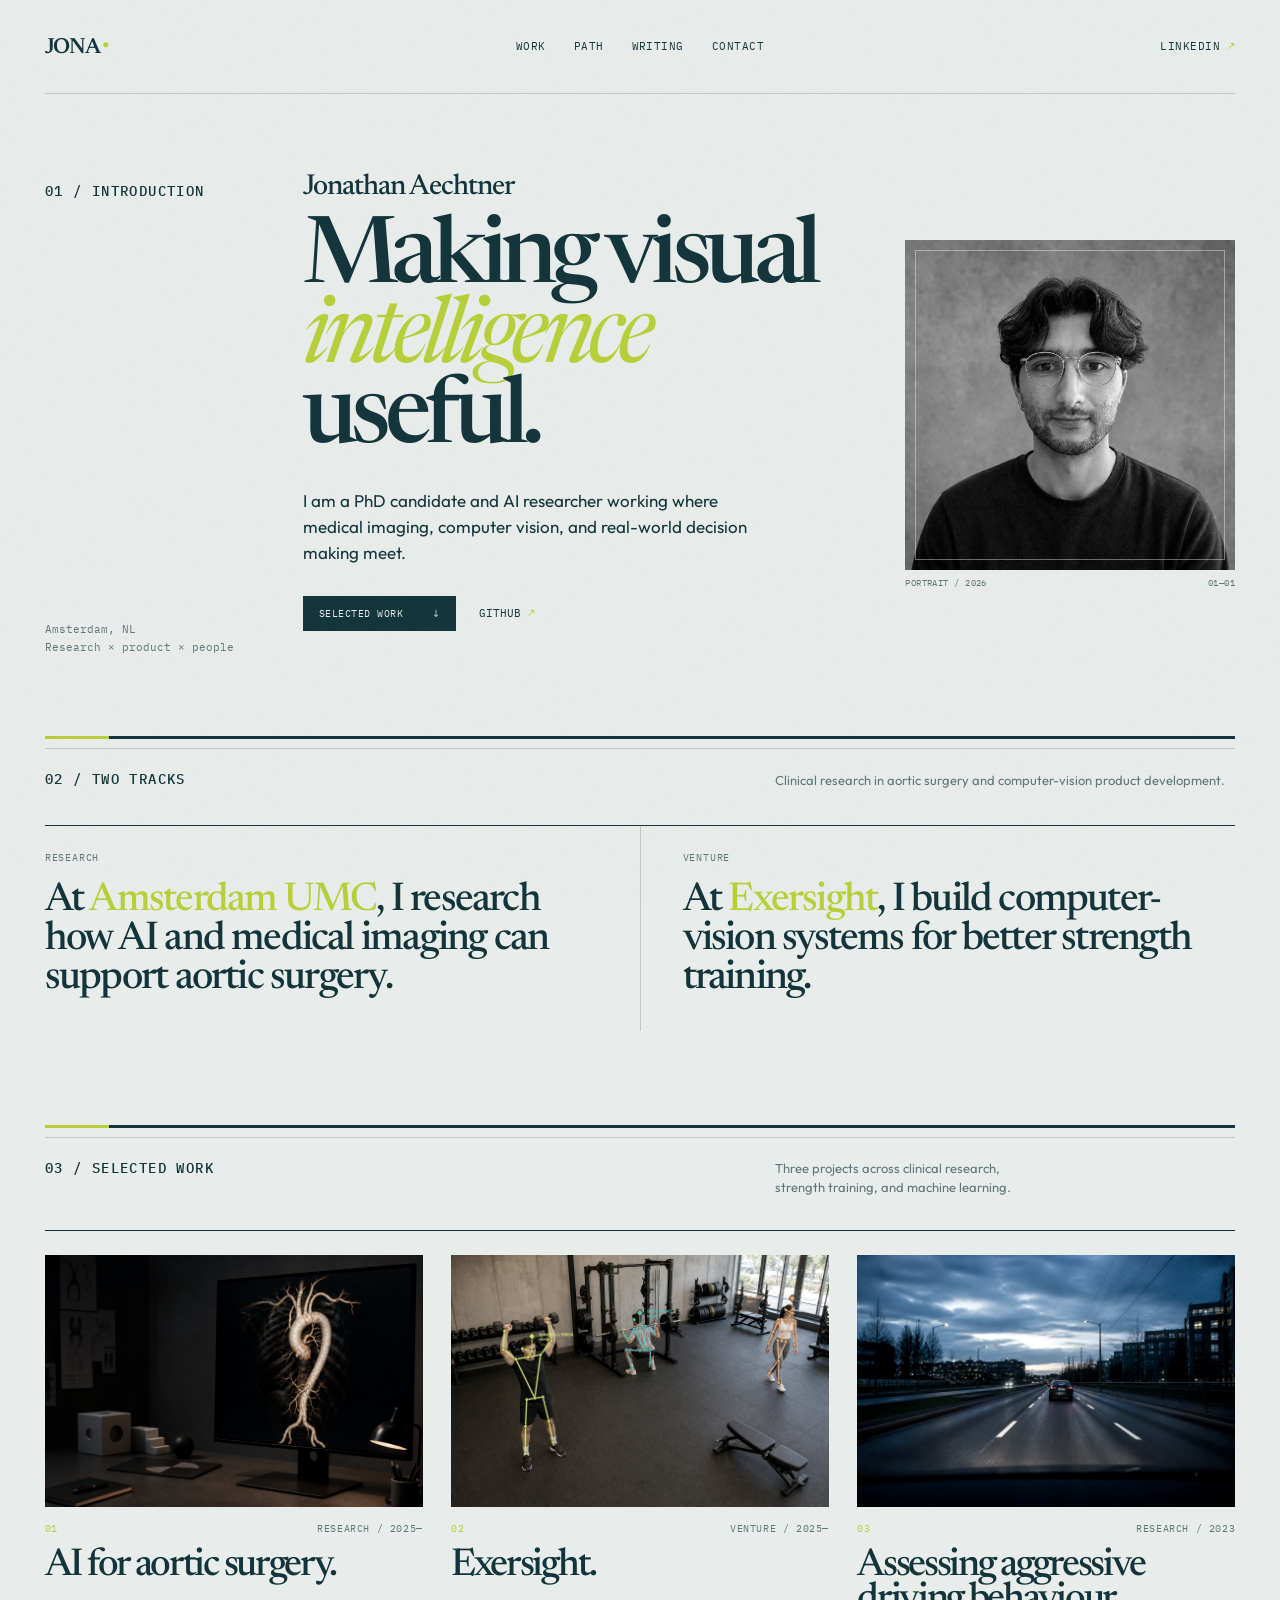
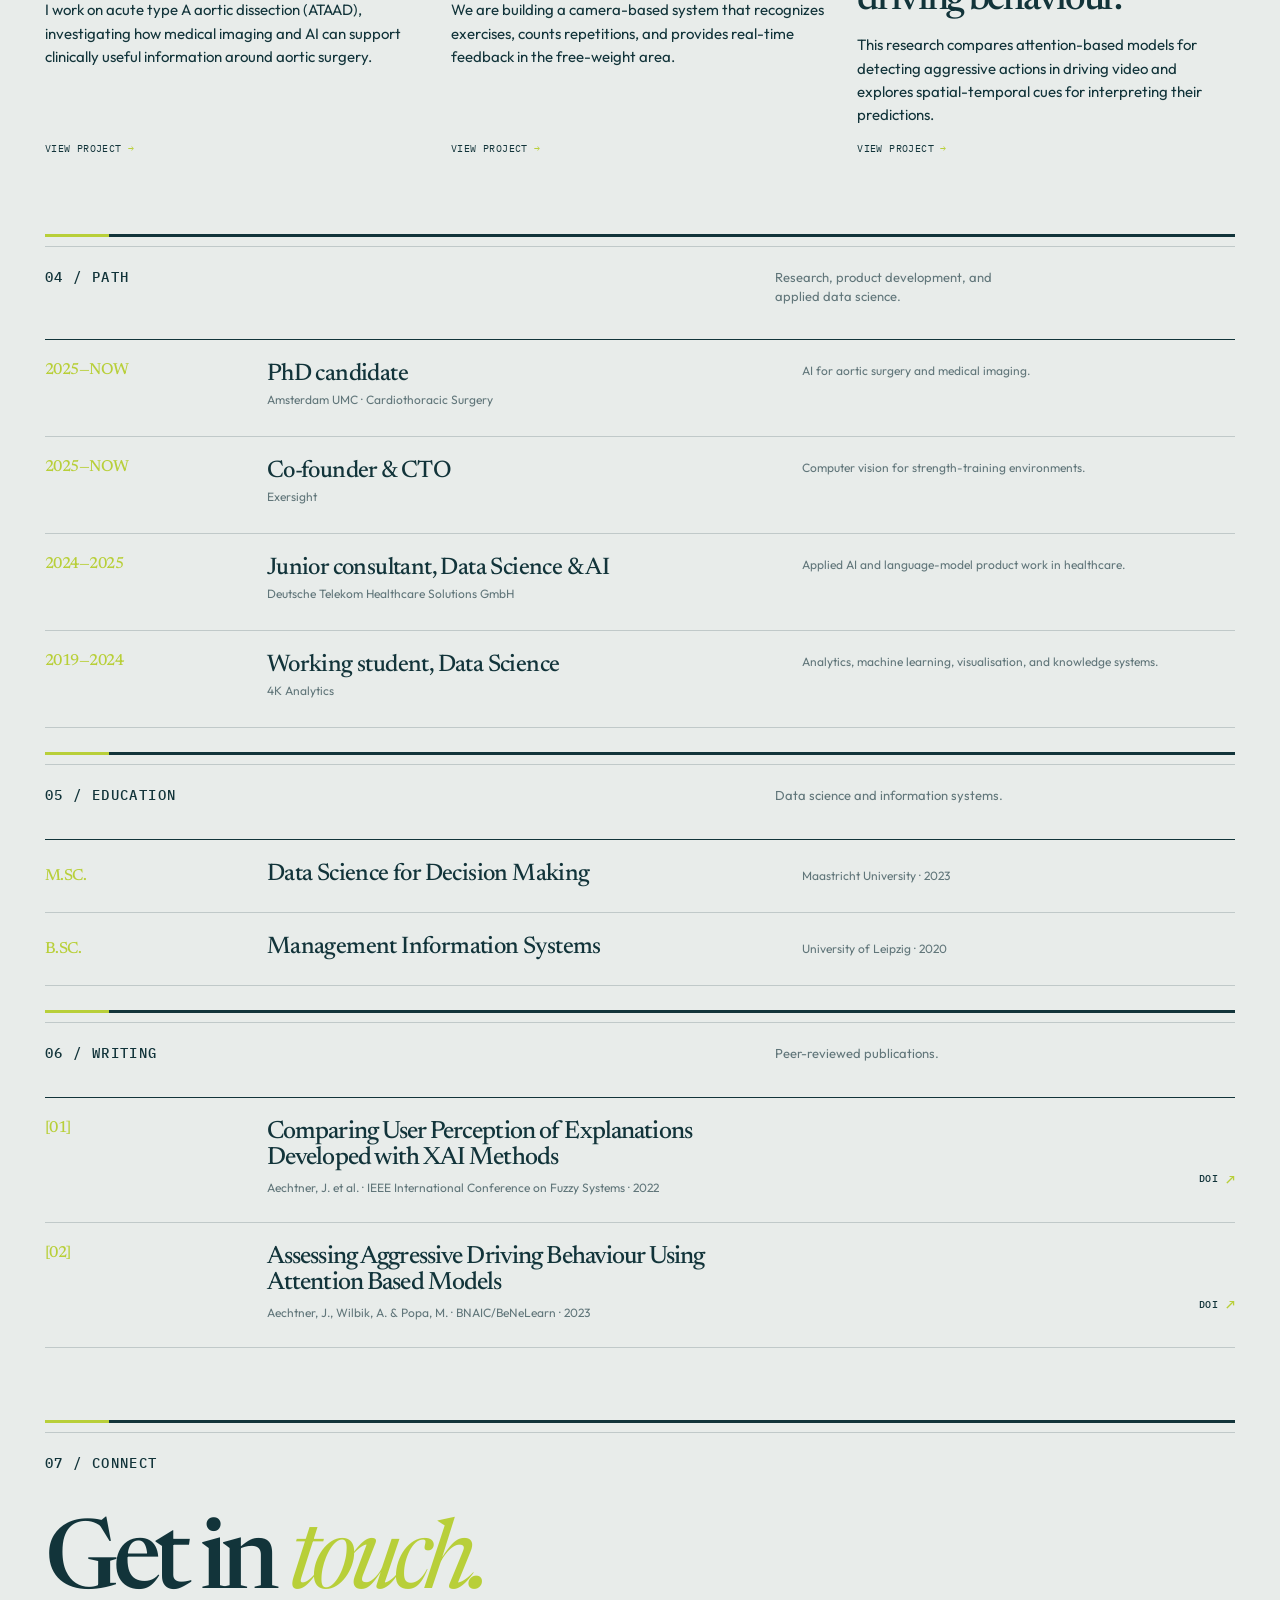
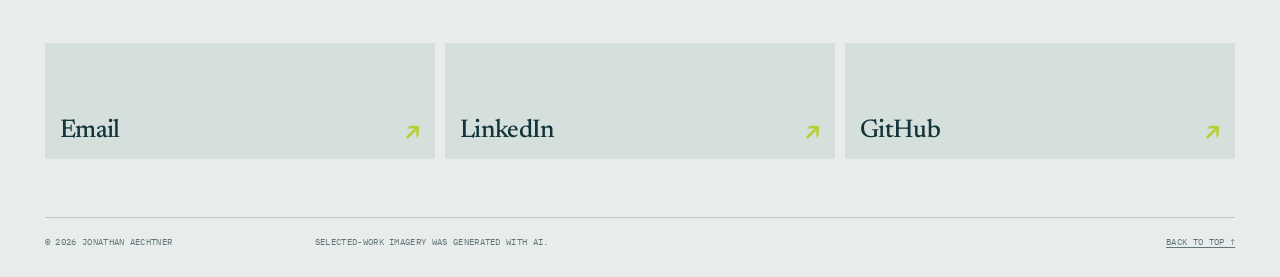
==== index.html @ 4ce0f3fb "Launch personal portfolio" ====
<!doctype html>
<html lang="en">
  <head>
    <meta charset="UTF-8" />
    <meta name="viewport" content="width=device-width, initial-scale=1" />
    <meta
      name="description"
      content="Jonathan Aechtner is a PhD candidate and AI researcher working across medical imaging, computer vision, and human movement."
    />
    <meta name="theme-color" content="#e8ecea" />
    <meta property="og:type" content="website" />
    <meta property="og:title" content="Jonathan Aechtner — AI researcher &amp; builder" />
    <meta
      property="og:description"
      content="PhD candidate and AI researcher working across medical imaging, computer vision, and human movement."
    />
    <title>Jonathan Aechtner — AI researcher & builder</title>
    <script>document.documentElement.classList.add("js");</script>
    <link rel="preconnect" href="https://fonts.googleapis.com" />
    <link rel="preconnect" href="https://fonts.gstatic.com" crossorigin />
    <link
      href="https://fonts.googleapis.com/css2?family=IBM+Plex+Mono:wght@400;500&family=Newsreader:opsz,wght@6..72,400;6..72,500;6..72,600&family=Outfit:wght@400;500;600&display=swap"
      rel="stylesheet"
    />
    <link rel="stylesheet" href="styles.css" />
  </head>
  <body>
    <div class="grain" aria-hidden="true"></div>

    <header class="site-header wrap">
      <a class="wordmark" href="#top" aria-label="Jonathan Aechtner — home">JONA<span>•</span></a>
      <nav aria-label="Primary navigation">
        <a href="#work">Work</a>
        <a href="#path">Path</a>
        <a href="#writing">Writing</a>
        <a href="#contact">Contact</a>
      </nav>
      <a class="header-link" href="https://www.linkedin.com/in/jonathan-aechtner-60bab921b" target="_blank" rel="noreferrer">
        LinkedIn <span aria-hidden="true">↗</span>
      </a>
    </header>

    <main id="top">
      <section class="hero wrap">
        <div class="hero-meta reveal">
          <p class="eyebrow">01 / INTRODUCTION</p>
          <p>Amsterdam, NL<br />Research × product × people</p>
        </div>

        <div class="hero-copy reveal">
          <p class="identity">Jonathan Aechtner</p>
          <h1>Making visual<br /><em>intelligence</em> useful.</h1>
          <p class="hero-deck">
            I am a PhD candidate and AI researcher working where medical imaging, computer vision, and real-world decision making meet.
          </p>
          <div class="hero-actions">
            <a class="button button-dark" href="#work">Selected work <span aria-hidden="true">↓</span></a>
            <a class="text-link" href="https://github.com/unofficial-Jona" target="_blank" rel="noreferrer">GitHub <span aria-hidden="true">↗</span></a>
          </div>
        </div>

        <figure class="portrait reveal">
          <div class="portrait-frame">
            <img src="assets/img/jonathan-aechtner-hero-v3.png" alt="Portrait of Jonathan Aechtner" />
          </div>
          <figcaption><span>PORTRAIT / 2026</span><span>01—01</span></figcaption>
        </figure>

      </section>

      <section class="statement wrap section-rule reveal">
        <div class="statement-intro"><p class="eyebrow">02 / TWO TRACKS</p><p>Clinical research in aortic surgery and computer-vision product development.</p></div>
        <div class="statement-columns">
          <article>
            <p class="eyebrow">RESEARCH</p>
            <p class="statement-copy">At <a href="https://pure.amsterdamumc.nl/en/persons/jonathan-aechtner/" target="_blank" rel="noreferrer">Amsterdam UMC</a>, I research how AI and medical imaging can support aortic surgery.</p>
          </article>
          <article>
            <p class="eyebrow">VENTURE</p>
            <p class="statement-copy">At <a href="https://www.exersight.com/" target="_blank" rel="noreferrer">Exersight</a>, I build computer-vision systems for better strength training.</p>
          </article>
        </div>
      </section>

      <section class="work wrap section-rule" id="work">
        <div class="section-label reveal">
          <p class="eyebrow">03 / SELECTED WORK</p>
          <p>Three projects across clinical research, strength training, and machine learning.</p>
        </div>

        <div class="project-grid">
          <article class="work-card reveal">
            <figure class="work-card-media">
              <a href="work/ataad.html" tabindex="-1" aria-hidden="true">
                <img src="assets/img/ataad-medical-imaging.png" alt="Aortic imaging displayed in a clinical research environment" />
              </a>
            </figure>
            <div class="work-card-meta"><span>01</span><span>RESEARCH / 2025—</span></div>
            <h2><a href="work/ataad.html">AI for aortic surgery.</a></h2>
            <p>I work on acute type A aortic dissection (ATAAD), investigating how medical imaging and AI can support clinically useful information around aortic surgery.</p>
            <a href="work/ataad.html">View project <span aria-hidden="true">→</span></a>
          </article>

          <article class="work-card reveal">
            <figure class="work-card-media">
              <a href="work/exersight.html" tabindex="-1" aria-hidden="true">
                <img src="assets/img/exersight-multiperson-tracking-raster.png" alt="Three people in a gym with distinct pose-tracking overlays" />
              </a>
              <svg class="tracking-overlay" viewBox="0 0 1536 1024" aria-hidden="true">
                <g class="tracked-person person-a">
                  <path class="tracker-line" d="M322 387 L282 391 M322 387 L363 384 M282 391 L240 318 L224 269 M363 384 L400 300 L414 261 M322 387 L335 590 M335 590 L298 613 L331 742 L315 838 M335 590 L367 607 L378 741 L424 835" />
                  <g class="tracker-joints"><circle cx="324" cy="342" /><circle cx="322" cy="387" /><circle cx="282" cy="391" /><circle cx="363" cy="384" /><circle cx="240" cy="318" /><circle cx="400" cy="300" /><circle cx="224" cy="269" /><circle cx="414" cy="261" /><circle cx="335" cy="590" /><circle cx="298" cy="613" /><circle cx="367" cy="607" /><circle cx="331" cy="742" /><circle cx="378" cy="741" /><circle cx="315" cy="838" /><circle cx="424" cy="835" /></g>
                  <path class="person-marker" d="M324 308 l-16 -25 h32 Z" /><path class="marker-stem" d="M324 283 V328" /><text x="350" y="301">DUMBBELL PRESS</text><text x="350" y="317">REP 06</text>
                </g>
                <g class="tracked-person person-b">
                  <path class="tracker-line" d="M752 288 L705 302 M752 288 L803 286 M705 302 L684 333 L678 357 M803 286 L826 323 L840 333 M752 288 L754 396 M754 396 L720 405 L690 458 L716 482 M754 396 L786 401 L810 451 L791 478" />
                  <g class="tracker-joints"><circle cx="754" cy="247" /><circle cx="752" cy="288" /><circle cx="705" cy="302" /><circle cx="803" cy="286" /><circle cx="684" cy="333" /><circle cx="826" cy="323" /><circle cx="678" cy="357" /><circle cx="840" cy="333" /><circle cx="754" cy="396" /><circle cx="720" cy="405" /><circle cx="786" cy="401" /><circle cx="690" cy="458" /><circle cx="810" cy="451" /><circle cx="716" cy="482" /><circle cx="791" cy="478" /></g>
                  <path class="person-marker" d="M754 215 l-16 -25 h32 Z" /><path class="marker-stem" d="M754 190 V232" /><text x="780" y="208">BACK SQUAT</text><text x="780" y="224">REP 04</text>
                </g>
                <g class="tracked-person person-c">
                  <path class="tracker-line" d="M1335 278 L1305 292 M1335 278 L1362 288 M1305 292 L1292 359 L1286 405 M1362 288 L1381 345 L1388 394 M1335 278 L1331 457 M1331 457 L1316 472 L1300 574 L1280 668 M1331 457 L1355 468 L1369 575 L1390 681" />
                  <g class="tracker-joints"><circle cx="1340" cy="234" /><circle cx="1335" cy="278" /><circle cx="1305" cy="292" /><circle cx="1362" cy="288" /><circle cx="1292" cy="359" /><circle cx="1381" cy="345" /><circle cx="1286" cy="405" /><circle cx="1388" cy="394" /><circle cx="1331" cy="457" /><circle cx="1316" cy="472" /><circle cx="1355" cy="468" /><circle cx="1300" cy="574" /><circle cx="1369" cy="575" /><circle cx="1280" cy="668" /><circle cx="1390" cy="681" /></g>
                  <path class="person-marker" d="M1340 202 l-16 -25 h32 Z" /><path class="marker-stem" d="M1340 177 V219" /><text x="1366" y="195">WALKING</text><text x="1366" y="211">REP —</text>
                </g>
              </svg>
            </figure>
            <div class="work-card-meta"><span>02</span><span>VENTURE / 2025—</span></div>
            <h2><a href="work/exersight.html">Exersight.</a></h2>
            <p>We are building a camera-based system that recognizes exercises, counts repetitions, and provides real-time feedback in the free-weight area.</p>
            <a href="work/exersight.html">View project <span aria-hidden="true">→</span></a>
          </article>

          <article class="work-card reveal">
            <figure class="work-card-media">
              <a href="work/aggressive-driving.html" tabindex="-1" aria-hidden="true">
                <img src="assets/img/aggressive-driving.png" alt="A car driving on a European road at blue hour" />
              </a>
            </figure>
            <div class="work-card-meta"><span>03</span><span>RESEARCH / 2023</span></div>
            <h2><a href="work/aggressive-driving.html">Assessing aggressive driving behaviour.</a></h2>
            <p>This research compares attention-based models for detecting aggressive actions in driving video and explores spatial-temporal cues for interpreting their predictions.</p>
            <a href="work/aggressive-driving.html">View project <span aria-hidden="true">→</span></a>
          </article>
        </div>
      </section>

      <section class="path wrap section-rule" id="path">
        <div class="section-label reveal">
          <p class="eyebrow">04 / PATH</p>
          <p>Research, product development, and applied data science.</p>
        </div>
        <ol class="timeline">
          <li class="reveal">
            <p class="timeline-date">2025—NOW</p>
            <div><h3>PhD candidate</h3><p>Amsterdam UMC · Cardiothoracic Surgery</p></div>
            <p class="timeline-detail">AI for aortic surgery and medical imaging.</p>
          </li>
          <li class="reveal">
            <p class="timeline-date">2025—NOW</p>
            <div><h3>Co-founder &amp; CTO</h3><p>Exersight</p></div>
            <p class="timeline-detail">Computer vision for strength-training environments.</p>
          </li>
          <li class="reveal">
            <p class="timeline-date">2024—2025</p>
            <div><h3>Junior consultant, Data Science &amp; AI</h3><p>Deutsche Telekom Healthcare Solutions GmbH</p></div>
            <p class="timeline-detail">Applied AI and language-model product work in healthcare.</p>
          </li>
          <li class="reveal">
            <p class="timeline-date">2019—2024</p>
            <div><h3>Working student, Data Science</h3><p>4K Analytics</p></div>
            <p class="timeline-detail">Analytics, machine learning, visualisation, and knowledge systems.</p>
          </li>
        </ol>
      </section>

      <section class="credentials wrap section-rule">
        <div class="section-label reveal">
          <p class="eyebrow">05 / EDUCATION</p>
          <p>Data science and information systems.</p>
        </div>
        <div class="credential-list">
          <article class="credential-row reveal">
            <p class="credential-key credential-degree">M.SC.</p>
            <p class="credential-title">Data Science for Decision Making</p>
            <p class="credential-meta">Maastricht University · 2023</p>
          </article>
          <article class="credential-row reveal">
            <p class="credential-key credential-degree">B.SC.</p>
            <p class="credential-title">Management Information Systems</p>
            <p class="credential-meta">University of Leipzig · 2020</p>
          </article>
        </div>
      </section>

      <section class="writing wrap section-rule" id="writing">
        <div class="section-label reveal">
          <p class="eyebrow">06 / WRITING</p>
          <p>Peer-reviewed publications.</p>
        </div>
        <div class="publication-list">
          <article class="publication reveal">
            <p class="pub-index">[01]</p>
            <div>
              <h3>Comparing User Perception of Explanations Developed with XAI Methods</h3>
              <p>Aechtner, J. et al. · IEEE International Conference on Fuzzy Systems · 2022</p>
            </div>
            <a class="doi-link" href="https://doi.org/10.1109/FUZZ-IEEE55066.2022.9882743" target="_blank" rel="noreferrer" aria-label="Read Comparing User Perception of Explanations Developed with XAI Methods via DOI">DOI <span aria-hidden="true">↗</span></a>
          </article>
          <article class="publication reveal">
            <p class="pub-index">[02]</p>
            <div>
              <h3>Assessing Aggressive Driving Behaviour Using Attention Based Models</h3>
              <p>Aechtner, J., Wilbik, A. &amp; Popa, M. · BNAIC/BeNeLearn · 2023</p>
            </div>
            <a class="doi-link" href="https://doi.org/10.1007/978-3-031-74650-5_4" target="_blank" rel="noreferrer" aria-label="Read Assessing Aggressive Driving Behaviour Using Attention Based Models via DOI">DOI <span aria-hidden="true">↗</span></a>
          </article>
        </div>
      </section>

      <section class="contact wrap reveal" id="contact">
        <p class="eyebrow">07 / CONNECT</p>
        <h2>Get in <em>touch.</em></h2>
        <div class="contact-links">
          <a href="mailto:jona@exersight.com">Email <span>↗</span></a>
          <a href="https://www.linkedin.com/in/jonathan-aechtner-60bab921b" target="_blank" rel="noreferrer">LinkedIn <span>↗</span></a>
          <a href="https://github.com/unofficial-Jona" target="_blank" rel="noreferrer">GitHub <span>↗</span></a>
        </div>
      </section>
    </main>

    <footer class="site-footer wrap">
      <p>© <span id="year"></span> Jonathan Aechtner</p>
      <p class="visual-provenance">Selected-work imagery was generated with AI.</p>
      <a href="#top">Back to top ↑</a>
    </footer>
    <script src="script.js"></script>
  </body>
</html>
---- styles.css ----
:root {
  --ink: #12343a;
  --paper: #e8ecea;
  --paper-deep: #d5dfdc;
  --muted: #61767a;
  --line: rgba(18, 52, 58, 0.19);
  --accent: #b8cf39;
  --accent-pale: #dce9a0;
  --serif: "Newsreader", Georgia, serif;
  --sans: "Outfit", sans-serif;
  --mono: "IBM Plex Mono", monospace;
  --ease: cubic-bezier(0.22, 1, 0.36, 1);
}

* { box-sizing: border-box; }
html { scroll-behavior: smooth; }
body {
  margin: 0;
  background: var(--paper);
  color: var(--ink);
  font-family: var(--sans);
  font-weight: 400;
  line-height: 1.4;
  overflow-x: hidden;
}
a { color: inherit; text-decoration-thickness: 1px; text-underline-offset: 0.17em; }
a:hover { color: var(--accent); }
::selection { background: var(--accent); color: white; }
.grain { pointer-events: none; position: fixed; inset: 0; z-index: 10; opacity: .055; background-image: url("data:image/svg+xml,%3Csvg viewBox='0 0 180 180' xmlns='http://www.w3.org/2000/svg'%3E%3Cfilter id='n'%3E%3CfeTurbulence type='fractalNoise' baseFrequency='.95' numOctaves='4' stitchTiles='stitch'/%3E%3C/filter%3E%3Crect width='100%25' height='100%25' filter='url(%23n)' opacity='.45'/%3E%3C/svg%3E"); }
.wrap { width: min(1880px, calc(100% - 7vw)); margin: 0 auto; }
.site-header { height: 94px; display: grid; grid-template-columns: 1fr auto 1fr; align-items: center; border-bottom: 1px solid var(--line); }
.wordmark { font: 600 22px/1 var(--serif); text-decoration: none; letter-spacing: -.06em; width: max-content; }
.wordmark span { color: var(--accent); font-family: var(--sans); margin-left: 2px; }
.site-header nav { display: flex; gap: 28px; }
.site-header nav a, .header-link { font: 11px/1 var(--mono); letter-spacing: .045em; text-decoration: none; text-transform: uppercase; }
.header-link { justify-self: end; }
.header-link span { color: var(--accent); }
.site-header a:focus-visible, main a:focus-visible, .site-footer a:focus-visible { outline: 2px solid var(--accent); outline-offset: 5px; }
.eyebrow { margin: 0; color: var(--muted); font: 10px/1.4 var(--mono); letter-spacing: .08em; text-transform: uppercase; }

.hero { display: grid; grid-template-columns: .76fr minmax(560px, 1.95fr) minmax(330px, 1.1fr); gap: clamp(26px, 3vw, 62px); padding-top: 76px; padding-bottom: 80px; position: relative; }
.hero-meta { padding-top: 12px; display: flex; flex-direction: column; justify-content: space-between; min-height: 486px; }
.hero-meta > p:last-child { margin: 0; color: var(--muted); font: 11px/1.65 var(--mono); }
.hero-copy { padding-top: 4px; position: relative; z-index: 1; }
.identity { margin: 0 0 17px; color: var(--ink); font: 500 clamp(1.55rem, 2.25vw, 2.35rem)/1 var(--serif); letter-spacing: -.035em; }
h1, h2, h3, p { margin-top: 0; }
h1 { max-width: 745px; margin-bottom: 28px; font: 500 clamp(4rem, 7.2vw, 7.25rem)/.87 var(--serif); letter-spacing: -.07em; }
h1 em, .contact h2 em { color: var(--accent); font-weight: 400; }
.hero-deck { width: min(468px, 90%); margin: 0 0 30px; font-size: 17px; line-height: 1.52; }
.hero-actions { display: flex; align-items: center; gap: 23px; }
.button { padding: 13px 16px 12px; display: inline-flex; gap: 30px; font: 10px/1 var(--mono); letter-spacing: .05em; text-decoration: none; text-transform: uppercase; }
.button-dark { background: var(--ink); color: var(--paper); }
.button-dark:hover { color: white; background: var(--accent); }
.text-link { font: 11px/1 var(--mono); text-transform: uppercase; text-decoration: none; }
.text-link span { color: var(--accent); }
.portrait { width: min(100%, 520px); margin: 0; align-self: center; justify-self: end; position: relative; }
.portrait-frame { aspect-ratio: 1 / 1; overflow: hidden; background: var(--paper-deep); position: relative; }
.portrait-frame::before { content: ""; position: absolute; inset: 10px; border: 1px solid rgba(255,255,255,.4); z-index: 1; pointer-events: none; }
.portrait img { width: 100%; height: 100%; display: block; object-fit: cover; object-position: center; filter: contrast(1.08) grayscale(1); transition: transform .8s var(--ease); }
.portrait:hover img { transform: scale(1.035); }
.portrait figcaption { padding-top: 8px; display: flex; justify-content: space-between; color: var(--muted); font: 9px/1 var(--mono); letter-spacing: .05em; }
.section-rule, .contact { border-top: 0; position: relative; }
.section-rule::before, .contact::before {
  content: "";
  position: absolute;
  top: 0;
  right: 0;
  left: 0;
  height: 3px;
  background: linear-gradient(to right, var(--accent) 0 64px, var(--ink) 64px 100%);
}
.section-rule::after, .contact::after {
  content: "";
  position: absolute;
  top: 12px;
  right: 0;
  left: 0;
  border-top: 1px solid var(--line);
}
.statement { padding-top: 34px; padding-bottom: 94px; }
.statement-intro { display: grid; grid-template-columns: 1fr minmax(300px, 460px); gap: 30px; padding-bottom: 35px; }
.statement-intro > p:last-child { margin: 0; color: var(--muted); font-size: 13px; line-height: 1.55; }
.statement-columns { display: grid; grid-template-columns: 1fr 1fr; gap: 0; border-top: 1px solid var(--ink); }
.statement-columns article { padding: 25px 7% 32px 0; }.statement-columns article + article { padding-left: 7%; padding-right: 0; border-left: 1px solid var(--line); }
.statement-copy { max-width: 740px; margin: 17px 0 0; font: 500 clamp(2.2rem, 3.1vw, 3.75rem)/.98 var(--serif); letter-spacing: -.045em; }
.statement-copy a { color: var(--accent); text-decoration: none; }

.work, .path, .credentials, .writing { padding-top: 34px; padding-bottom: 72px; display: block; }
.path { padding-bottom: 24px; }
.credentials { padding-bottom: 24px; }
.section-label { display: grid; grid-template-columns: 1fr minmax(280px, 460px); gap: 30px; margin-bottom: 33px; }.section-label > p:nth-child(2) { max-width: 240px; margin: 0; color: var(--muted); font-size: 13px; line-height: 1.45; }.section-label .section-annotation { grid-column: 2; margin: -23px 0 0; color: var(--accent); font: 9px/1.4 var(--mono); letter-spacing: .035em; }
.hero-meta > .eyebrow, .statement-intro > .eyebrow, .section-label > .eyebrow, .contact > .eyebrow { color: var(--ink); font-size: 14px; font-weight: 500; letter-spacing: .1em; }
.project-grid { display: grid; grid-template-columns: repeat(3, minmax(0, 1fr)); gap: clamp(18px, 2.2vw, 42px); padding-top: 24px; border-top: 1px solid var(--ink); }
.work-card { display: flex; min-width: 0; flex-direction: column; padding-bottom: 8px; }
.work-card-media { aspect-ratio: 3 / 2; margin: 0 0 17px; overflow: hidden; position: relative; background: var(--paper-deep); }
.work-card-media > a { display: block; width: 100%; height: 100%; }
.work-card-media img { width: 100%; height: 100%; display: block; object-fit: cover; filter: saturate(.68) contrast(1.05); transition: transform .8s var(--ease); }
.work-card:hover .work-card-media img { transform: scale(1.025); }
.work-card-meta { display: flex; justify-content: space-between; gap: 15px; margin-bottom: 15px; color: var(--muted); font: 10px/1 var(--mono); letter-spacing: .06em; }
.work-card-meta span:first-child { color: var(--accent); }
.work-card h2 { margin: 0 0 15px; max-width: 610px; font: 500 clamp(2.25rem, 3vw, 3.85rem)/.91 var(--serif); letter-spacing: -.06em; }
.work-card h2 a { text-decoration: none; }
.work-card > p { max-width: 520px; margin: 0 0 18px; font-size: 15px; line-height: 1.55; }
.work-card > a, .publication a { margin-top: auto; font: 10px/1 var(--mono); letter-spacing: .04em; text-decoration: none; text-transform: uppercase; }
.work-card > a span { color: var(--accent); }
.tracking-overlay { display: none; }
.tracked-person { fill: none; stroke-width: 5; filter: drop-shadow(0 1px 2px rgba(2,19,22,.58)); }
.tracked-person .tracker-line { stroke: currentColor; stroke-linecap: round; stroke-linejoin: round; }
.tracked-person .tracker-joints { fill: currentColor; stroke: var(--ink); stroke-width: 3; }
.tracked-person .tracker-joints circle { r: 8px; }
.tracked-person .person-marker { fill: currentColor; stroke: var(--ink); stroke-width: 3; }
.tracked-person .marker-stem { stroke: currentColor; stroke-linecap: round; }
.tracked-person text { fill: currentColor; stroke: none; paint-order: stroke; stroke-width: 3; }
.tracked-person text + text { font-size: 16px; font-weight: 400; }
.person-a { color: #c9df50; }.person-b { color: #58c8c3; }.person-c { color: #f1a46f; }

.timeline { list-style: none; margin: 0; padding: 0; border-top: 1px solid var(--ink); }
.timeline li { display: grid; grid-template-columns: 200px minmax(360px, 1.6fr) minmax(320px, 1.35fr); gap: 22px; padding: 22px 0 27px; border-bottom: 1px solid var(--line); }
.timeline-date { margin: 0; color: var(--accent); font: 500 clamp(1rem, 1.25vw, 1.3rem)/1 var(--serif); letter-spacing: -.03em; }
.timeline h3 { margin: 0 0 5px; font: 500 24px/1 var(--serif); letter-spacing: -.025em; }
.timeline div p, .timeline-detail { margin: 0; color: var(--muted); font-size: 12px; line-height: 1.5; }
.credential-list { border-top: 1px solid var(--ink); }
.credential-row { display: grid; grid-template-columns: 200px minmax(360px, 1.6fr) minmax(320px, 1.35fr); gap: 22px; align-items: baseline; padding: 22px 0 25px; border-bottom: 1px solid var(--line); }
.credential-key { margin: 2px 0 0; color: var(--muted); font: 10px/1 var(--mono); letter-spacing: .06em; }
.credential-title { margin: 0; font: 500 24px/1.05 var(--serif); letter-spacing: -.025em; }
.credential-degree { color: var(--accent); font-weight: 500; }
.credential-meta { margin: 0; color: var(--muted); font-size: 12px; line-height: 1.5; }
.credential-degree { margin-top: 0; font: 500 clamp(1rem, 1.25vw, 1.3rem)/1 var(--serif); letter-spacing: -.03em; }

.publication-list { border-top: 1px solid var(--ink); }
.publication { display: grid; grid-template-columns: 200px minmax(360px, 1.6fr) minmax(320px, 1.35fr); gap: 22px; padding: 22px 0 25px; border-bottom: 1px solid var(--line); }
.pub-index { margin: 0; color: var(--accent); font: 500 clamp(1rem, 1.25vw, 1.3rem)/1 var(--serif); letter-spacing: -.03em; }
.publication h3 { margin: 0 0 8px; max-width: 760px; font: 500 25px/1.05 var(--serif); letter-spacing: -.035em; }
.publication div p { margin: 0; color: var(--muted); font-size: 12px; }
.publication > a { align-self: center; justify-self: end; padding: 10px 0 10px 11px; color: var(--ink); }
.publication .doi-link { display: inline-flex; align-items: center; gap: 7px; font: 500 10px/1 var(--mono); letter-spacing: .06em; }
.publication .doi-link span { color: var(--accent); font-size: 15px; }

.contact { padding: 34px 0 58px; }
.contact h2 { max-width: 900px; margin: 50px 0 37px; font: 500 clamp(3.4rem, 7.5vw, 7.5rem)/.86 var(--serif); letter-spacing: -.07em; }
.contact-links { display: flex; gap: 10px; }
.contact-links a { flex: 1; min-height: 116px; display: flex; align-items: end; justify-content: space-between; padding: 15px; background: var(--paper-deep); font: 500 clamp(1.15rem, 2vw, 1.75rem)/1 var(--serif); letter-spacing: -.025em; text-decoration: none; transition: background-color .25s var(--ease), color .25s var(--ease); }
.contact-links a span { color: var(--accent); font-family: var(--sans); }
.contact-links a:hover { background: var(--ink); color: var(--paper); }
.site-footer { display: grid; grid-template-columns: minmax(150px, .55fr) minmax(360px, 1.85fr) auto; gap: 24px; padding: 18px 0 28px; border-top: 1px solid var(--line); color: var(--muted); font: 9px/1.4 var(--mono); letter-spacing: .035em; text-transform: uppercase; }
.site-footer p { margin: 0; }.site-footer a { color: inherit; }

.js .reveal { opacity: 0; transform: translateY(14px); transition: opacity .7s var(--ease), transform .7s var(--ease); }
.js .reveal.visible { opacity: 1; transform: none; }
@media (prefers-reduced-motion: reduce) { html { scroll-behavior: auto; }.js .reveal { opacity: 1; transform: none; transition: none; }.portrait img { transition: none; } }

/* Selected-work pages */
.project-page .site-header { margin-bottom: 0; }
.project-detail { padding-top: clamp(48px, 6.5vw, 112px); padding-bottom: 90px; }
.project-intro { display: grid; grid-template-columns: minmax(150px, .65fr) minmax(520px, 2.1fr) minmax(260px, .8fr); gap: clamp(24px, 3vw, 58px); align-items: start; }
.project-back { margin: 8px 0 0; font: 10px/1.4 var(--mono); letter-spacing: .06em; text-decoration: none; text-transform: uppercase; }
.project-back span { color: var(--accent); }
.project-heading .eyebrow { color: var(--ink); font-size: 12px; font-weight: 500; }
.project-heading h1 { max-width: 1050px; margin: 23px 0 29px; font-size: clamp(3.8rem, 6.4vw, 7rem); }
.project-lead { max-width: 720px; margin: 0; font-size: clamp(1.15rem, 1.5vw, 1.45rem); line-height: 1.48; }
.project-facts { margin: 0; padding: 8px 0 0; }
.project-facts div { padding: 0 0 17px; margin-bottom: 17px; border-bottom: 1px solid var(--line); }
.project-facts dt { margin-bottom: 6px; color: var(--muted); font: 9px/1.2 var(--mono); letter-spacing: .08em; text-transform: uppercase; }
.project-facts dd { margin: 0; font-size: 13px; line-height: 1.45; }
.project-hero { aspect-ratio: 16 / 7; margin: clamp(48px, 6vw, 92px) 0 0; overflow: hidden; background: var(--paper-deep); }
.project-hero img { width: 100%; height: 100%; display: block; object-fit: cover; filter: saturate(.68) contrast(1.05); }
.project-copy { display: grid; grid-template-columns: minmax(150px, .65fr) minmax(520px, 1.4fr) minmax(280px, .7fr); gap: clamp(24px, 3vw, 58px); padding-top: clamp(45px, 5vw, 78px); }
.project-copy-label { color: var(--muted); font: 10px/1.4 var(--mono); letter-spacing: .08em; text-transform: uppercase; }
.project-copy-main h2 { margin: 0 0 22px; font: 500 clamp(2.3rem, 3.4vw, 4rem)/.96 var(--serif); letter-spacing: -.045em; }
.project-copy-main p { max-width: 760px; margin-bottom: 19px; font-size: 16px; line-height: 1.62; }
.project-links { padding-top: 5px; display: flex; flex-direction: column; align-items: stretch; }
.project-links a { display: flex; justify-content: space-between; gap: 18px; padding: 14px 0; border-bottom: 1px solid var(--line); font: 10px/1.3 var(--mono); letter-spacing: .05em; text-decoration: none; text-transform: uppercase; }
.project-links a:first-child { border-top: 1px solid var(--line); }
.project-links span { color: var(--accent); }
.project-footer { margin-top: 0; }
@media (max-width: 840px) {
  .wrap { width: min(100% - 40px, 1060px); }.site-header { height: 74px; }.site-header nav { gap: 16px; }.header-link { display: none; }
  .hero { grid-template-columns: 1fr 1fr; gap: 28px 18px; padding-top: 52px; }.hero-meta { display: none; }.hero-copy { grid-column: 1 / -1; }.portrait { grid-column: 2; width: min(100%, 390px); }.portrait-frame { aspect-ratio: 1 / 1; }
  .statement { padding-bottom: 72px; }.statement-intro { grid-template-columns: 1fr 1fr; }.project-grid { grid-template-columns: repeat(2, minmax(0, 1fr)); }.work-card:last-child { grid-column: 1 / -1; max-width: calc(50% - 9px); }.credentials { grid-template-columns: 1fr; gap: 36px; }.credential-block:first-child { padding: 0 0 35px; border-right: 0; border-bottom: 1px solid var(--line); }.credential-block:last-child { padding-left: 0; }
  .project-intro, .project-copy { grid-template-columns: 130px minmax(0, 1fr); }.project-facts, .project-links { grid-column: 2; }.project-hero { aspect-ratio: 4 / 3; }
}
@media (max-width: 560px) {
  .wrap { width: min(100% - 32px, 480px); }.site-header { grid-template-columns: 1fr auto; }.site-header nav { display: none; }
  h1 { font-size: clamp(3.3rem, 16vw, 5rem); }.hero { grid-template-columns: minmax(0, 1fr); padding-top: 42px; }.hero-copy, .portrait { grid-column: 1; }.portrait { width: 100%; justify-self: stretch; }.portrait-frame { aspect-ratio: 1 / 1; }.signal-plot { grid-column: 1; }
  .statement-intro, .statement-columns, .section-label { grid-template-columns: 1fr; gap: 20px; }.statement-columns article { padding-right: 0; }.statement-columns article + article { padding: 25px 0 0; border-left: 0; border-top: 1px solid var(--line); }.section-label .section-annotation { grid-column: 1; margin: -10px 0 0; }.statement-copy { font-size: 2rem; }.work, .path, .writing { padding-bottom: 72px; }.project-grid { grid-template-columns: 1fr; gap: 38px; }.work-card:last-child { grid-column: auto; max-width: none; }.work-card h2 { font-size: 2.7rem; }.timeline li { grid-template-columns: 1fr; gap: 7px; }.timeline h3 { font-size: 22px; }.timeline-detail { padding-top: 3px; }.publication { grid-template-columns: 34px 1fr auto; gap: 8px; }.publication h3 { font-size: 21px; }.contact { padding-bottom: 40px; }.contact h2 { margin: 37px 0 28px; font-size: clamp(3.2rem, 15vw, 4.8rem); }.contact-links { flex-direction: column; }.contact-links a { min-height: 78px; }.site-footer { grid-template-columns: 1fr auto; gap: 12px; }.site-footer p:nth-child(2) { display: none; }
  .project-detail { padding-top: 38px; padding-bottom: 64px; }.project-intro, .project-copy { grid-template-columns: 1fr; }.project-back { margin-bottom: 11px; }.project-heading h1 { margin-top: 17px; font-size: clamp(3.3rem, 15vw, 5rem); }.project-facts, .project-links { grid-column: 1; }.project-facts { display: grid; grid-template-columns: 1fr; gap: 0; padding-top: 20px; }.project-facts div { padding-bottom: 11px; margin-bottom: 11px; }.project-hero { aspect-ratio: 1 / 1; margin-top: 35px; }.project-copy { padding-top: 39px; gap: 18px; }.project-copy-main h2 { font-size: 2.5rem; }.project-copy-main p { font-size: 15px; }.project-links { margin-top: 8px; }
}

@media (max-width: 840px) {
  .credentials { display: block; }
  .timeline li,
  .credential-row { grid-template-columns: 130px minmax(0, 1fr) minmax(180px, .75fr); gap: 16px; }
  .publication { grid-template-columns: 130px minmax(0, 1fr) auto; gap: 16px; }
}

@media (max-width: 560px) {
  .timeline li { grid-template-columns: 1fr; gap: 7px; }
  .credentials { display: block; }.credential-row { grid-template-columns: 1fr; gap: 8px; }.credential-meta { padding-bottom: 1px; }
  .publication { grid-template-columns: 34px minmax(0, 1fr) auto; gap: 8px; }.publication > a { grid-column: 3; }
  .site-footer .visual-provenance { display: block; grid-column: 1 / -1; order: 3; }
}
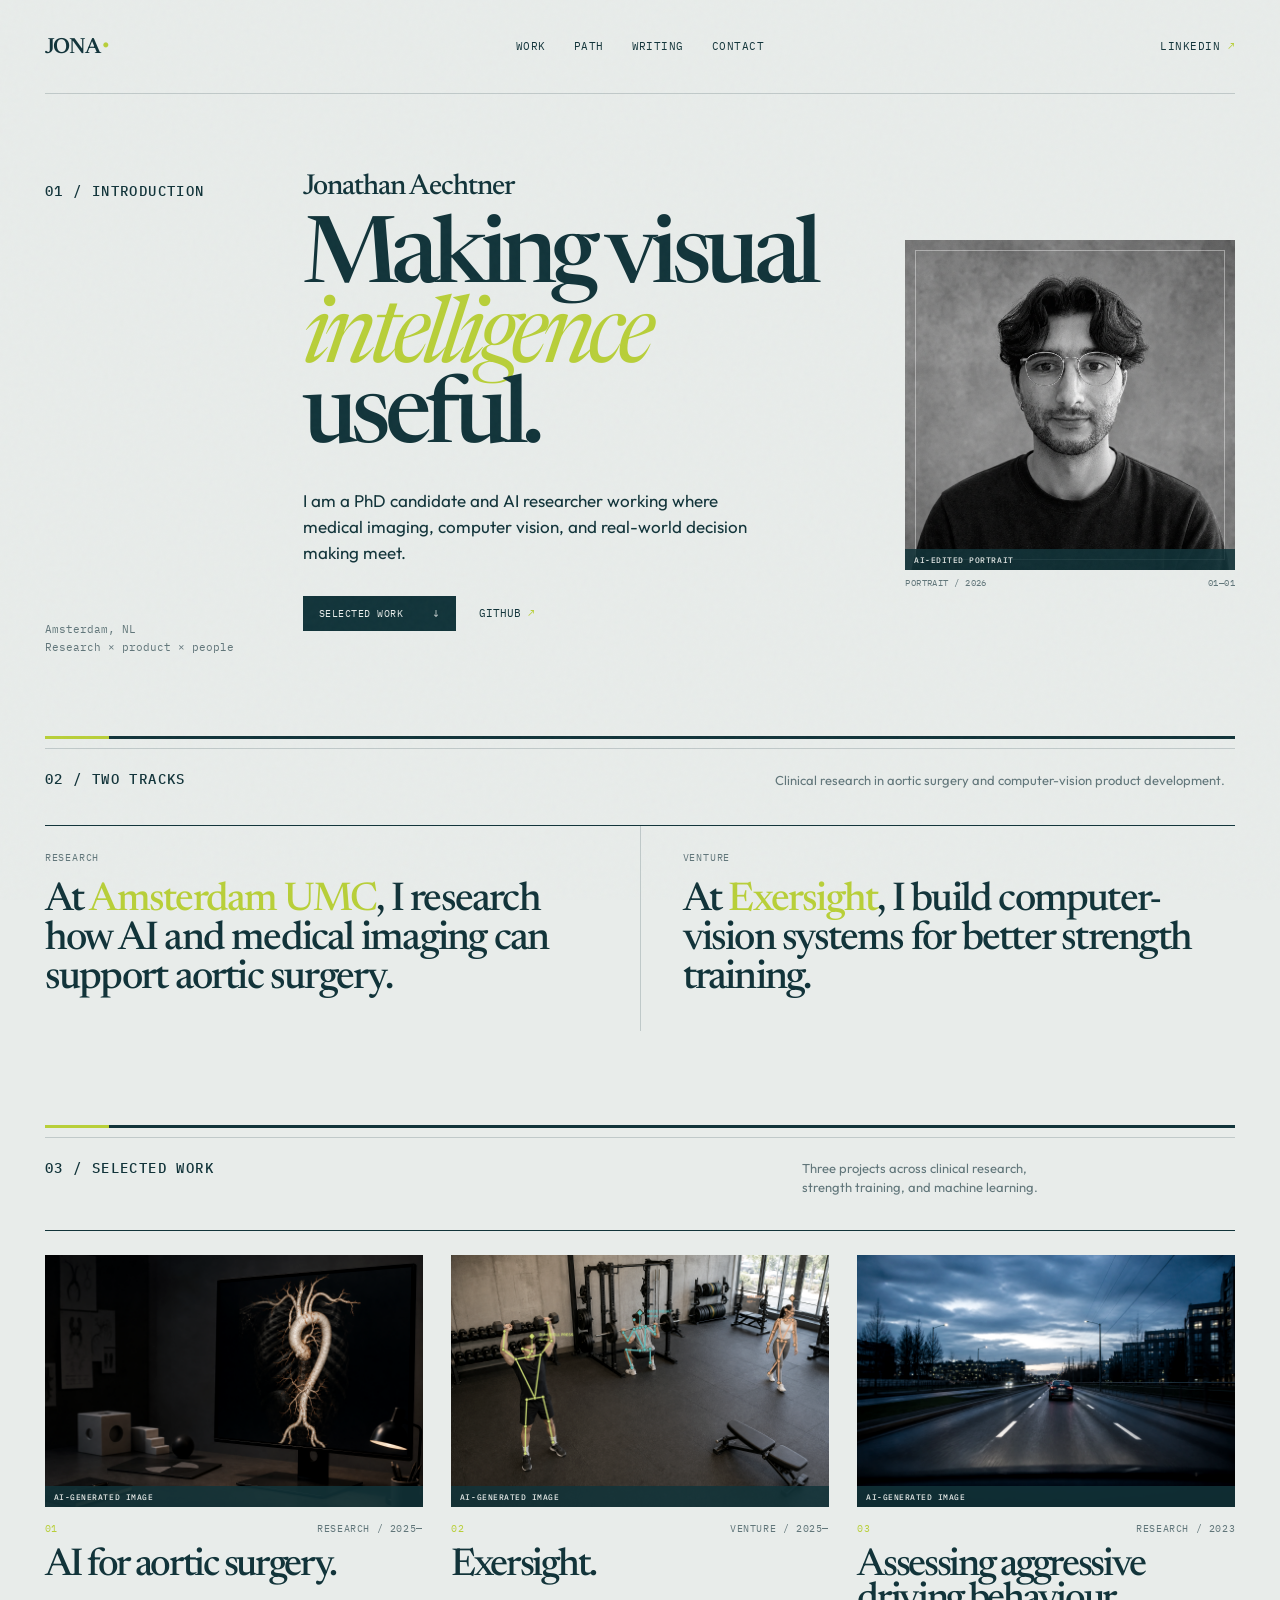
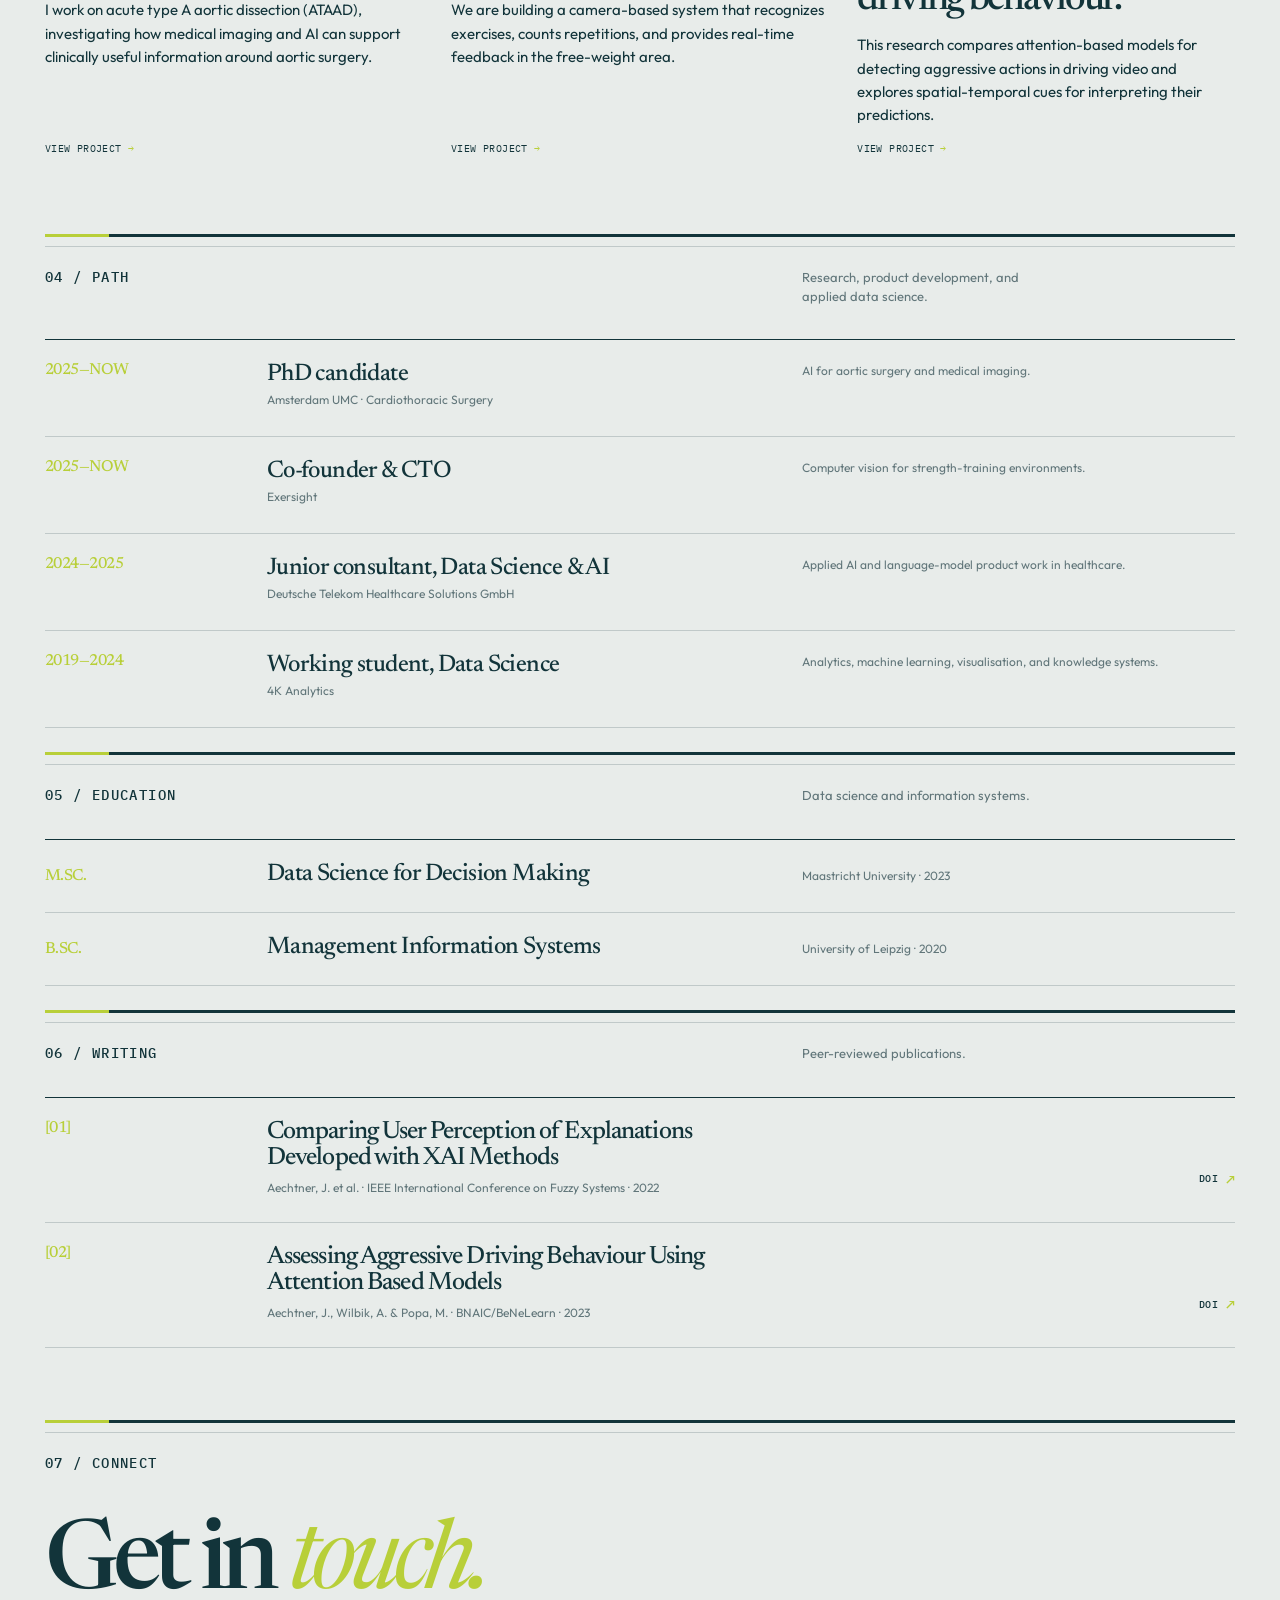
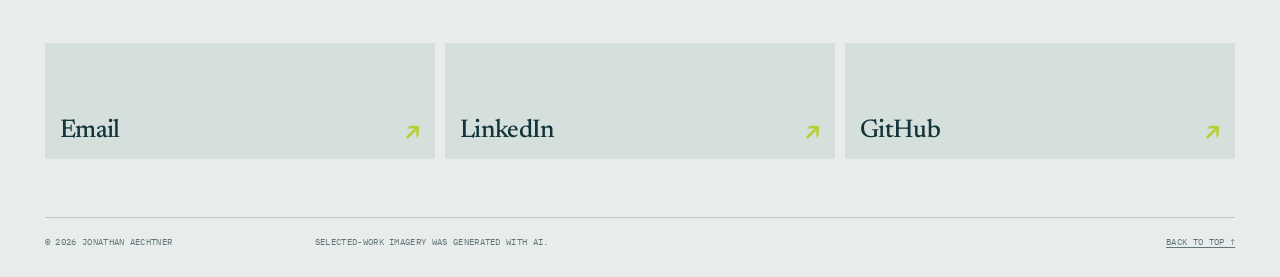
==== commit ad6801dc: "Align content grids and label AI imagery" ====
--- a/index.html
+++ b/index.html
@@ -62,6 +62,7 @@
         <figure class="portrait reveal">
           <div class="portrait-frame">
             <img src="assets/img/jonathan-aechtner-hero-v3.png" alt="Portrait of Jonathan Aechtner" />
+            <span class="image-disclosure">AI-edited portrait</span>
           </div>
           <figcaption><span>PORTRAIT / 2026</span><span>01—01</span></figcaption>
         </figure>
@@ -94,6 +95,7 @@
               <a href="work/ataad.html" tabindex="-1" aria-hidden="true">
                 <img src="assets/img/ataad-medical-imaging.png" alt="Aortic imaging displayed in a clinical research environment" />
               </a>
+              <figcaption class="image-disclosure">AI-generated image</figcaption>
             </figure>
             <div class="work-card-meta"><span>01</span><span>RESEARCH / 2025—</span></div>
             <h2><a href="work/ataad.html">AI for aortic surgery.</a></h2>
@@ -123,6 +125,7 @@
                   <path class="person-marker" d="M1340 202 l-16 -25 h32 Z" /><path class="marker-stem" d="M1340 177 V219" /><text x="1366" y="195">WALKING</text><text x="1366" y="211">REP —</text>
                 </g>
               </svg>
+              <figcaption class="image-disclosure">AI-generated image</figcaption>
             </figure>
             <div class="work-card-meta"><span>02</span><span>VENTURE / 2025—</span></div>
             <h2><a href="work/exersight.html">Exersight.</a></h2>
@@ -135,6 +138,7 @@
               <a href="work/aggressive-driving.html" tabindex="-1" aria-hidden="true">
                 <img src="assets/img/aggressive-driving.png" alt="A car driving on a European road at blue hour" />
               </a>
+              <figcaption class="image-disclosure">AI-generated image</figcaption>
             </figure>
             <div class="work-card-meta"><span>03</span><span>RESEARCH / 2023</span></div>
             <h2><a href="work/aggressive-driving.html">Assessing aggressive driving behaviour.</a></h2>
--- a/styles.css
+++ b/styles.css
@@ -59,6 +59,7 @@
 .portrait img { width: 100%; height: 100%; display: block; object-fit: cover; object-position: center; filter: contrast(1.08) grayscale(1); transition: transform .8s var(--ease); }
 .portrait:hover img { transform: scale(1.035); }
 .portrait figcaption { padding-top: 8px; display: flex; justify-content: space-between; color: var(--muted); font: 9px/1 var(--mono); letter-spacing: .05em; }
+.image-disclosure { position: absolute; right: 0; bottom: 0; left: 0; z-index: 2; padding: 7px 9px 6px; background: rgba(18, 52, 58, .86); color: var(--paper); font: 500 8px/1 var(--mono); letter-spacing: .065em; text-transform: uppercase; }
 .section-rule, .contact { border-top: 0; position: relative; }
 .section-rule::before, .contact::before {
   content: "";
@@ -88,7 +89,7 @@
 .work, .path, .credentials, .writing { padding-top: 34px; padding-bottom: 72px; display: block; }
 .path { padding-bottom: 24px; }
 .credentials { padding-bottom: 24px; }
-.section-label { display: grid; grid-template-columns: 1fr minmax(280px, 460px); gap: 30px; margin-bottom: 33px; }.section-label > p:nth-child(2) { max-width: 240px; margin: 0; color: var(--muted); font-size: 13px; line-height: 1.45; }.section-label .section-annotation { grid-column: 2; margin: -23px 0 0; color: var(--accent); font: 9px/1.4 var(--mono); letter-spacing: .035em; }
+.section-label { display: grid; grid-template-columns: 200px minmax(360px, 1.6fr) minmax(320px, 1.35fr); gap: 22px; margin-bottom: 33px; }.section-label > p:nth-child(2) { grid-column: 3; max-width: 240px; margin: 0; color: var(--muted); font-size: 13px; line-height: 1.45; }.section-label .section-annotation { grid-column: 3; margin: -23px 0 0; color: var(--accent); font: 9px/1.4 var(--mono); letter-spacing: .035em; }
 .hero-meta > .eyebrow, .statement-intro > .eyebrow, .section-label > .eyebrow, .contact > .eyebrow { color: var(--ink); font-size: 14px; font-weight: 500; letter-spacing: .1em; }
 .project-grid { display: grid; grid-template-columns: repeat(3, minmax(0, 1fr)); gap: clamp(18px, 2.2vw, 42px); padding-top: 24px; border-top: 1px solid var(--ink); }
 .work-card { display: flex; min-width: 0; flex-direction: column; padding-bottom: 8px; }
@@ -162,7 +163,7 @@
 .project-facts div { padding: 0 0 17px; margin-bottom: 17px; border-bottom: 1px solid var(--line); }
 .project-facts dt { margin-bottom: 6px; color: var(--muted); font: 9px/1.2 var(--mono); letter-spacing: .08em; text-transform: uppercase; }
 .project-facts dd { margin: 0; font-size: 13px; line-height: 1.45; }
-.project-hero { aspect-ratio: 16 / 7; margin: clamp(48px, 6vw, 92px) 0 0; overflow: hidden; background: var(--paper-deep); }
+.project-hero { aspect-ratio: 16 / 7; margin: clamp(48px, 6vw, 92px) 0 0; overflow: hidden; position: relative; background: var(--paper-deep); }
 .project-hero img { width: 100%; height: 100%; display: block; object-fit: cover; filter: saturate(.68) contrast(1.05); }
 .project-copy { display: grid; grid-template-columns: minmax(150px, .65fr) minmax(520px, 1.4fr) minmax(280px, .7fr); gap: clamp(24px, 3vw, 58px); padding-top: clamp(45px, 5vw, 78px); }
 .project-copy-label { color: var(--muted); font: 10px/1.4 var(--mono); letter-spacing: .08em; text-transform: uppercase; }
@@ -176,13 +177,13 @@
 @media (max-width: 840px) {
   .wrap { width: min(100% - 40px, 1060px); }.site-header { height: 74px; }.site-header nav { gap: 16px; }.header-link { display: none; }
   .hero { grid-template-columns: 1fr 1fr; gap: 28px 18px; padding-top: 52px; }.hero-meta { display: none; }.hero-copy { grid-column: 1 / -1; }.portrait { grid-column: 2; width: min(100%, 390px); }.portrait-frame { aspect-ratio: 1 / 1; }
-  .statement { padding-bottom: 72px; }.statement-intro { grid-template-columns: 1fr 1fr; }.project-grid { grid-template-columns: repeat(2, minmax(0, 1fr)); }.work-card:last-child { grid-column: 1 / -1; max-width: calc(50% - 9px); }.credentials { grid-template-columns: 1fr; gap: 36px; }.credential-block:first-child { padding: 0 0 35px; border-right: 0; border-bottom: 1px solid var(--line); }.credential-block:last-child { padding-left: 0; }
+  .statement { padding-bottom: 72px; }.statement-intro { grid-template-columns: 1fr 1fr; }.section-label { grid-template-columns: 130px minmax(0, 1fr) minmax(180px, .75fr); gap: 16px; }.project-grid { grid-template-columns: repeat(2, minmax(0, 1fr)); }.work-card:last-child { grid-column: 1 / -1; max-width: calc(50% - 9px); }.credentials { grid-template-columns: 1fr; gap: 36px; }.credential-block:first-child { padding: 0 0 35px; border-right: 0; border-bottom: 1px solid var(--line); }.credential-block:last-child { padding-left: 0; }
   .project-intro, .project-copy { grid-template-columns: 130px minmax(0, 1fr); }.project-facts, .project-links { grid-column: 2; }.project-hero { aspect-ratio: 4 / 3; }
 }
 @media (max-width: 560px) {
   .wrap { width: min(100% - 32px, 480px); }.site-header { grid-template-columns: 1fr auto; }.site-header nav { display: none; }
   h1 { font-size: clamp(3.3rem, 16vw, 5rem); }.hero { grid-template-columns: minmax(0, 1fr); padding-top: 42px; }.hero-copy, .portrait { grid-column: 1; }.portrait { width: 100%; justify-self: stretch; }.portrait-frame { aspect-ratio: 1 / 1; }.signal-plot { grid-column: 1; }
-  .statement-intro, .statement-columns, .section-label { grid-template-columns: 1fr; gap: 20px; }.statement-columns article { padding-right: 0; }.statement-columns article + article { padding: 25px 0 0; border-left: 0; border-top: 1px solid var(--line); }.section-label .section-annotation { grid-column: 1; margin: -10px 0 0; }.statement-copy { font-size: 2rem; }.work, .path, .writing { padding-bottom: 72px; }.project-grid { grid-template-columns: 1fr; gap: 38px; }.work-card:last-child { grid-column: auto; max-width: none; }.work-card h2 { font-size: 2.7rem; }.timeline li { grid-template-columns: 1fr; gap: 7px; }.timeline h3 { font-size: 22px; }.timeline-detail { padding-top: 3px; }.publication { grid-template-columns: 34px 1fr auto; gap: 8px; }.publication h3 { font-size: 21px; }.contact { padding-bottom: 40px; }.contact h2 { margin: 37px 0 28px; font-size: clamp(3.2rem, 15vw, 4.8rem); }.contact-links { flex-direction: column; }.contact-links a { min-height: 78px; }.site-footer { grid-template-columns: 1fr auto; gap: 12px; }.site-footer p:nth-child(2) { display: none; }
+  .statement-intro, .statement-columns, .section-label { grid-template-columns: 1fr; gap: 20px; }.statement-columns article { padding-right: 0; }.statement-columns article + article { padding: 25px 0 0; border-left: 0; border-top: 1px solid var(--line); }.section-label > p:nth-child(2), .section-label .section-annotation { grid-column: 1; }.section-label .section-annotation { margin: -10px 0 0; }.statement-copy { font-size: 2rem; }.work, .path, .writing { padding-bottom: 72px; }.project-grid { grid-template-columns: 1fr; gap: 38px; }.work-card:last-child { grid-column: auto; max-width: none; }.work-card h2 { font-size: 2.7rem; }.timeline li { grid-template-columns: 1fr; gap: 7px; }.timeline h3 { font-size: 22px; }.timeline-detail { padding-top: 3px; }.publication { grid-template-columns: 34px 1fr auto; gap: 8px; }.publication h3 { font-size: 21px; }.contact { padding-bottom: 40px; }.contact h2 { margin: 37px 0 28px; font-size: clamp(3.2rem, 15vw, 4.8rem); }.contact-links { flex-direction: column; }.contact-links a { min-height: 78px; }.site-footer { grid-template-columns: 1fr auto; gap: 12px; }.site-footer p:nth-child(2) { display: none; }
   .project-detail { padding-top: 38px; padding-bottom: 64px; }.project-intro, .project-copy { grid-template-columns: 1fr; }.project-back { margin-bottom: 11px; }.project-heading h1 { margin-top: 17px; font-size: clamp(3.3rem, 15vw, 5rem); }.project-facts, .project-links { grid-column: 1; }.project-facts { display: grid; grid-template-columns: 1fr; gap: 0; padding-top: 20px; }.project-facts div { padding-bottom: 11px; margin-bottom: 11px; }.project-hero { aspect-ratio: 1 / 1; margin-top: 35px; }.project-copy { padding-top: 39px; gap: 18px; }.project-copy-main h2 { font-size: 2.5rem; }.project-copy-main p { font-size: 15px; }.project-links { margin-top: 8px; }
 }
 
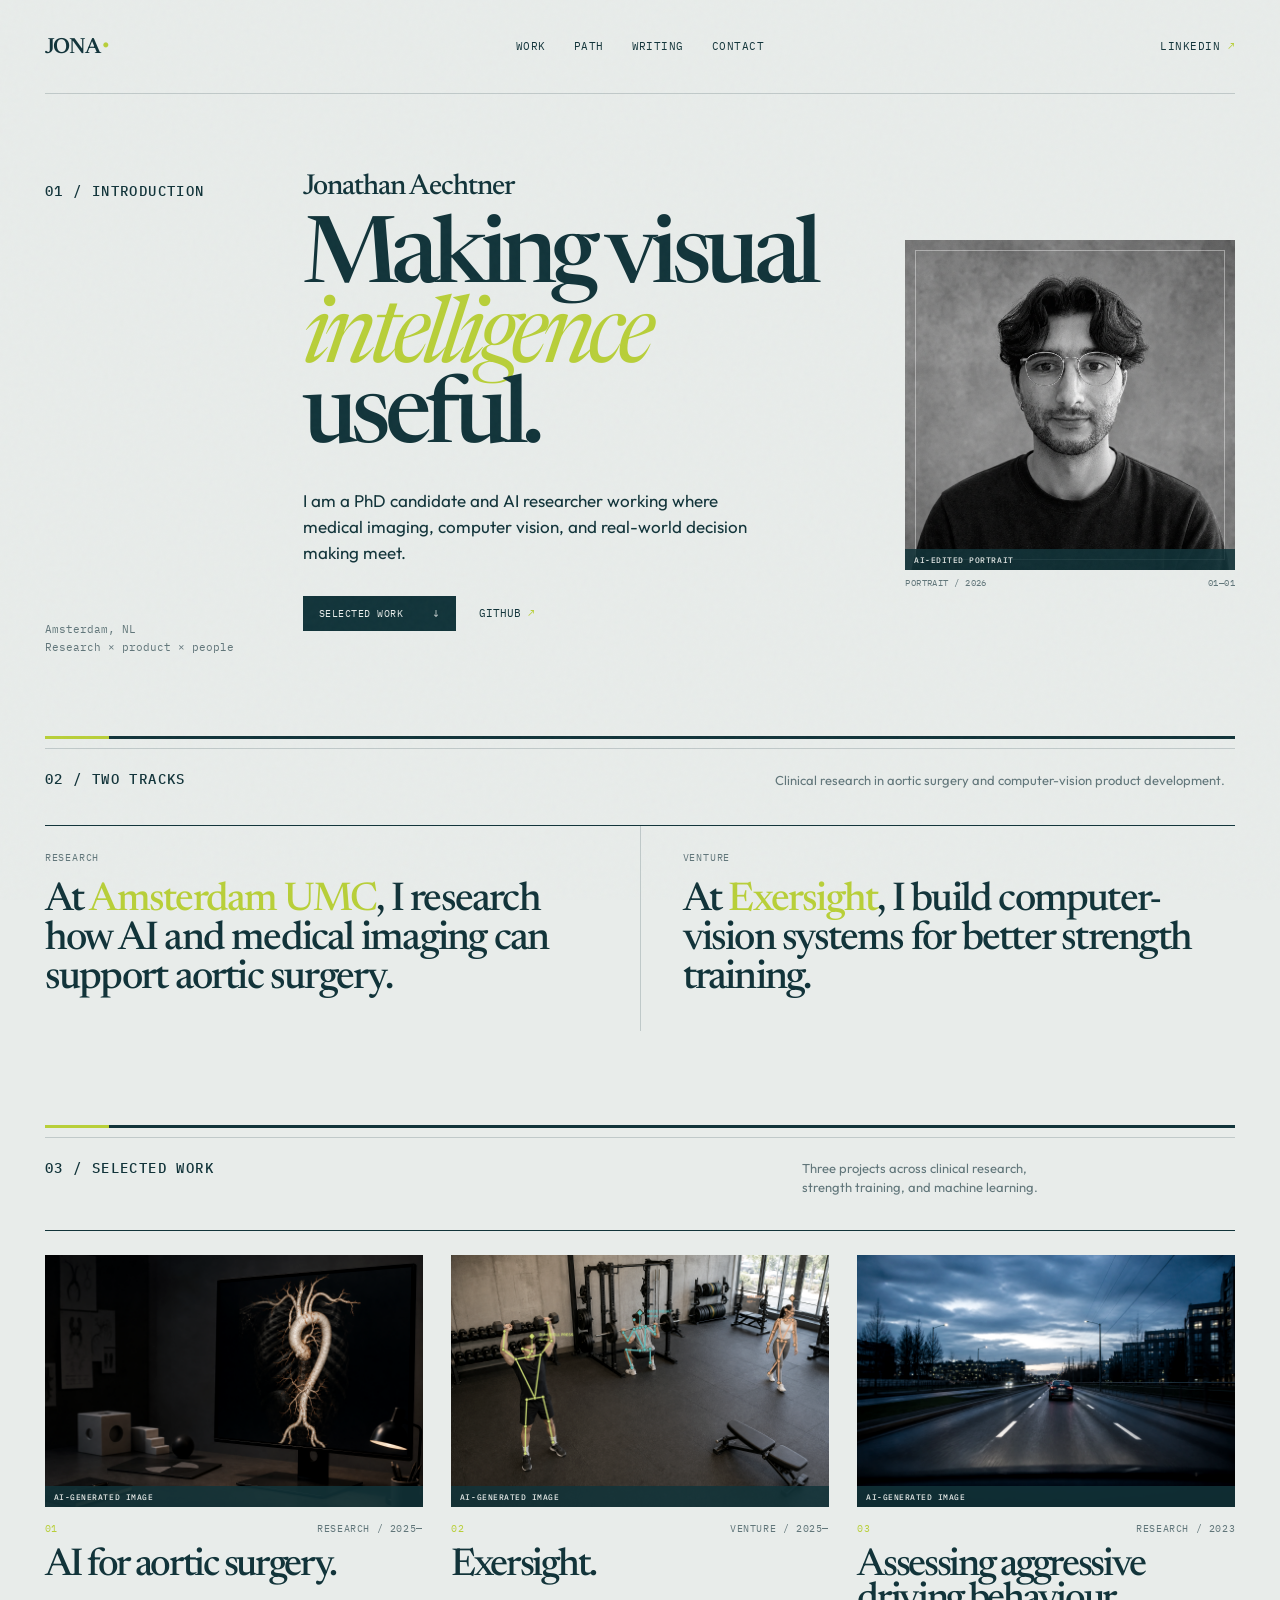
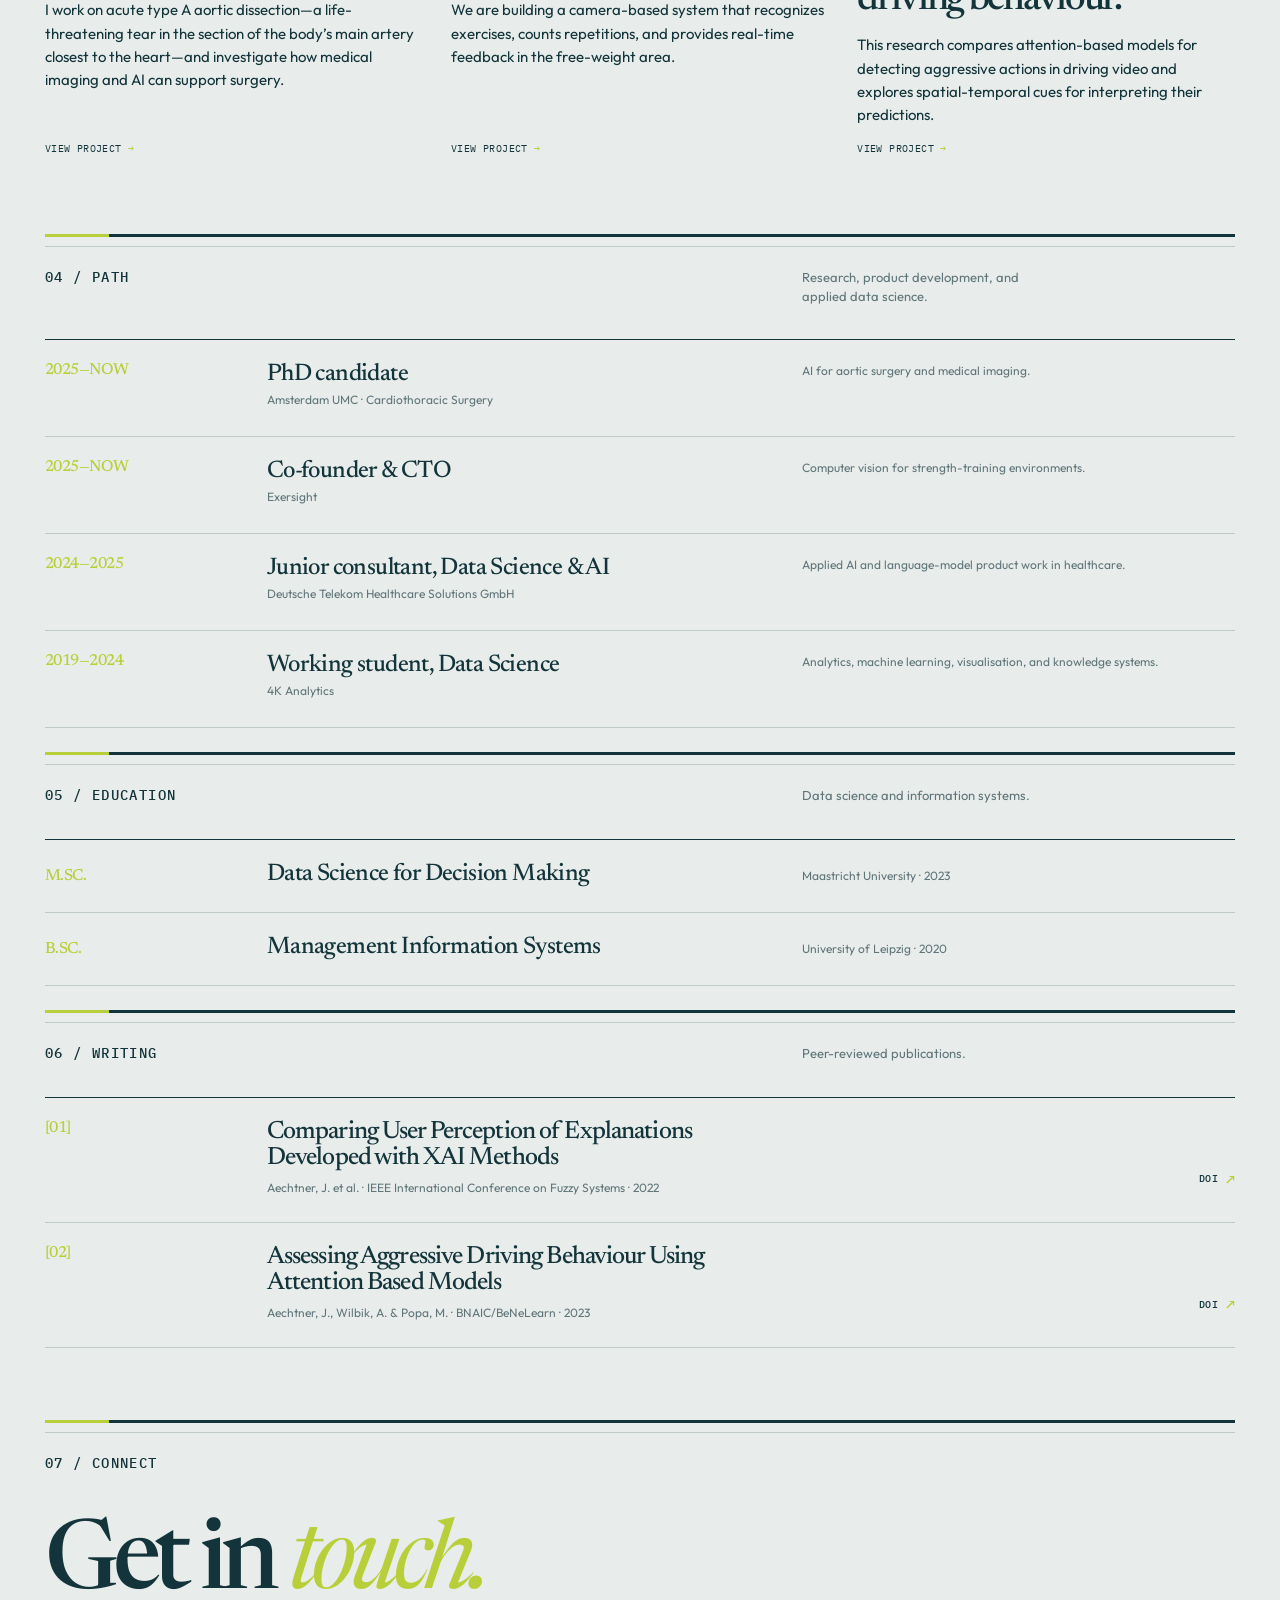
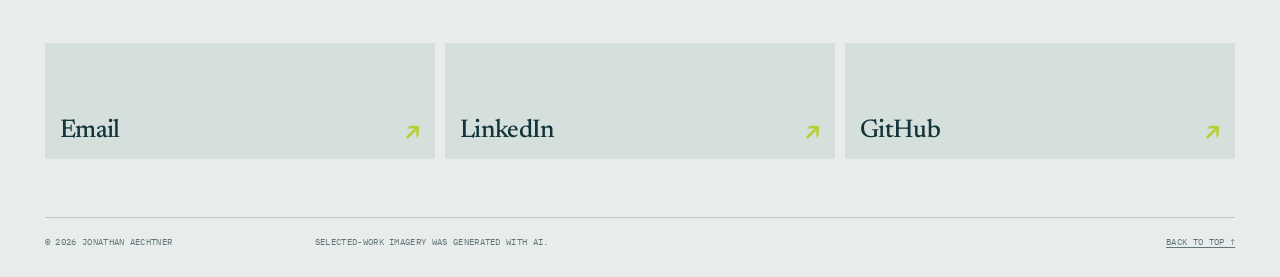
==== commit 1d375d0b: "Explain aortic dissection in plain language" ====
--- a/index.html
+++ b/index.html
@@ -99,7 +99,7 @@
             </figure>
             <div class="work-card-meta"><span>01</span><span>RESEARCH / 2025—</span></div>
             <h2><a href="work/ataad.html">AI for aortic surgery.</a></h2>
-            <p>I work on acute type A aortic dissection (ATAAD), investigating how medical imaging and AI can support clinically useful information around aortic surgery.</p>
+            <p>I work on acute type A aortic dissection—a life-threatening tear in the section of the body’s main artery closest to the heart—and investigate how medical imaging and AI can support surgery.</p>
             <a href="work/ataad.html">View project <span aria-hidden="true">→</span></a>
           </article>
 
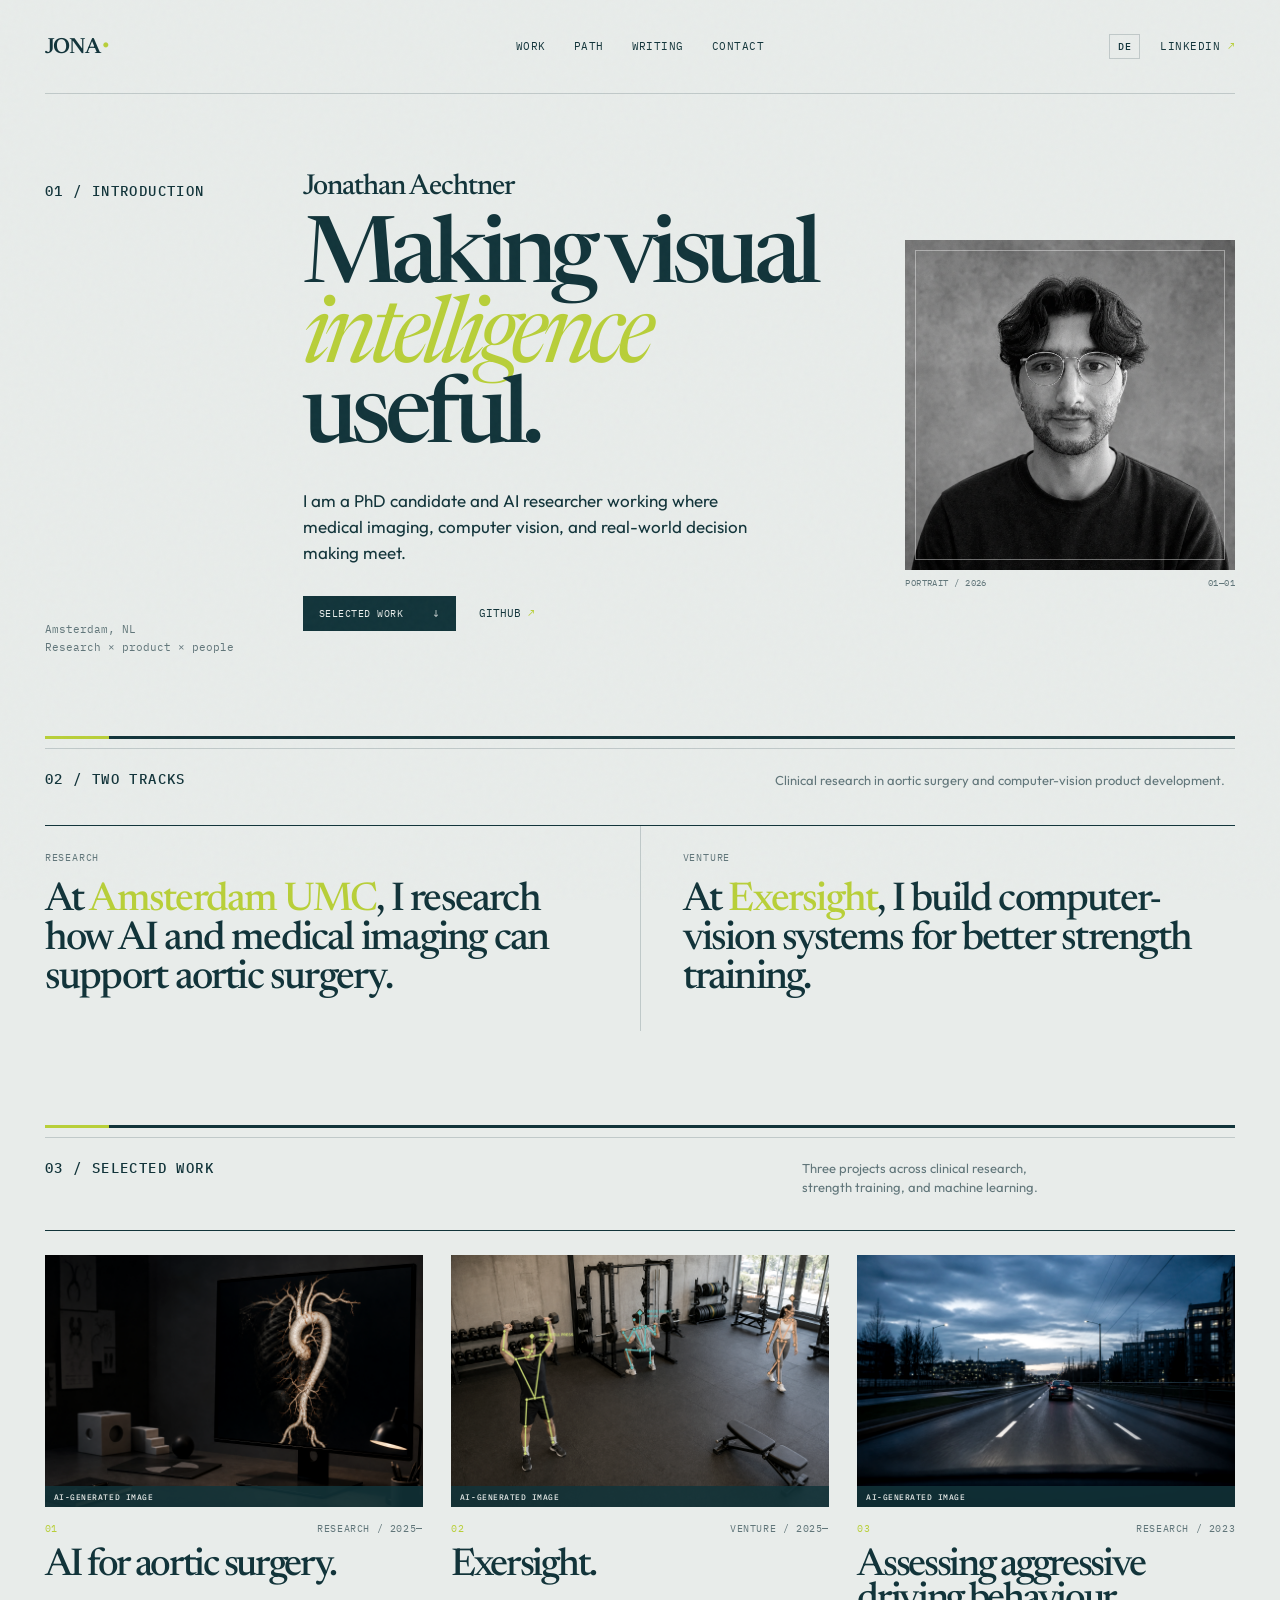
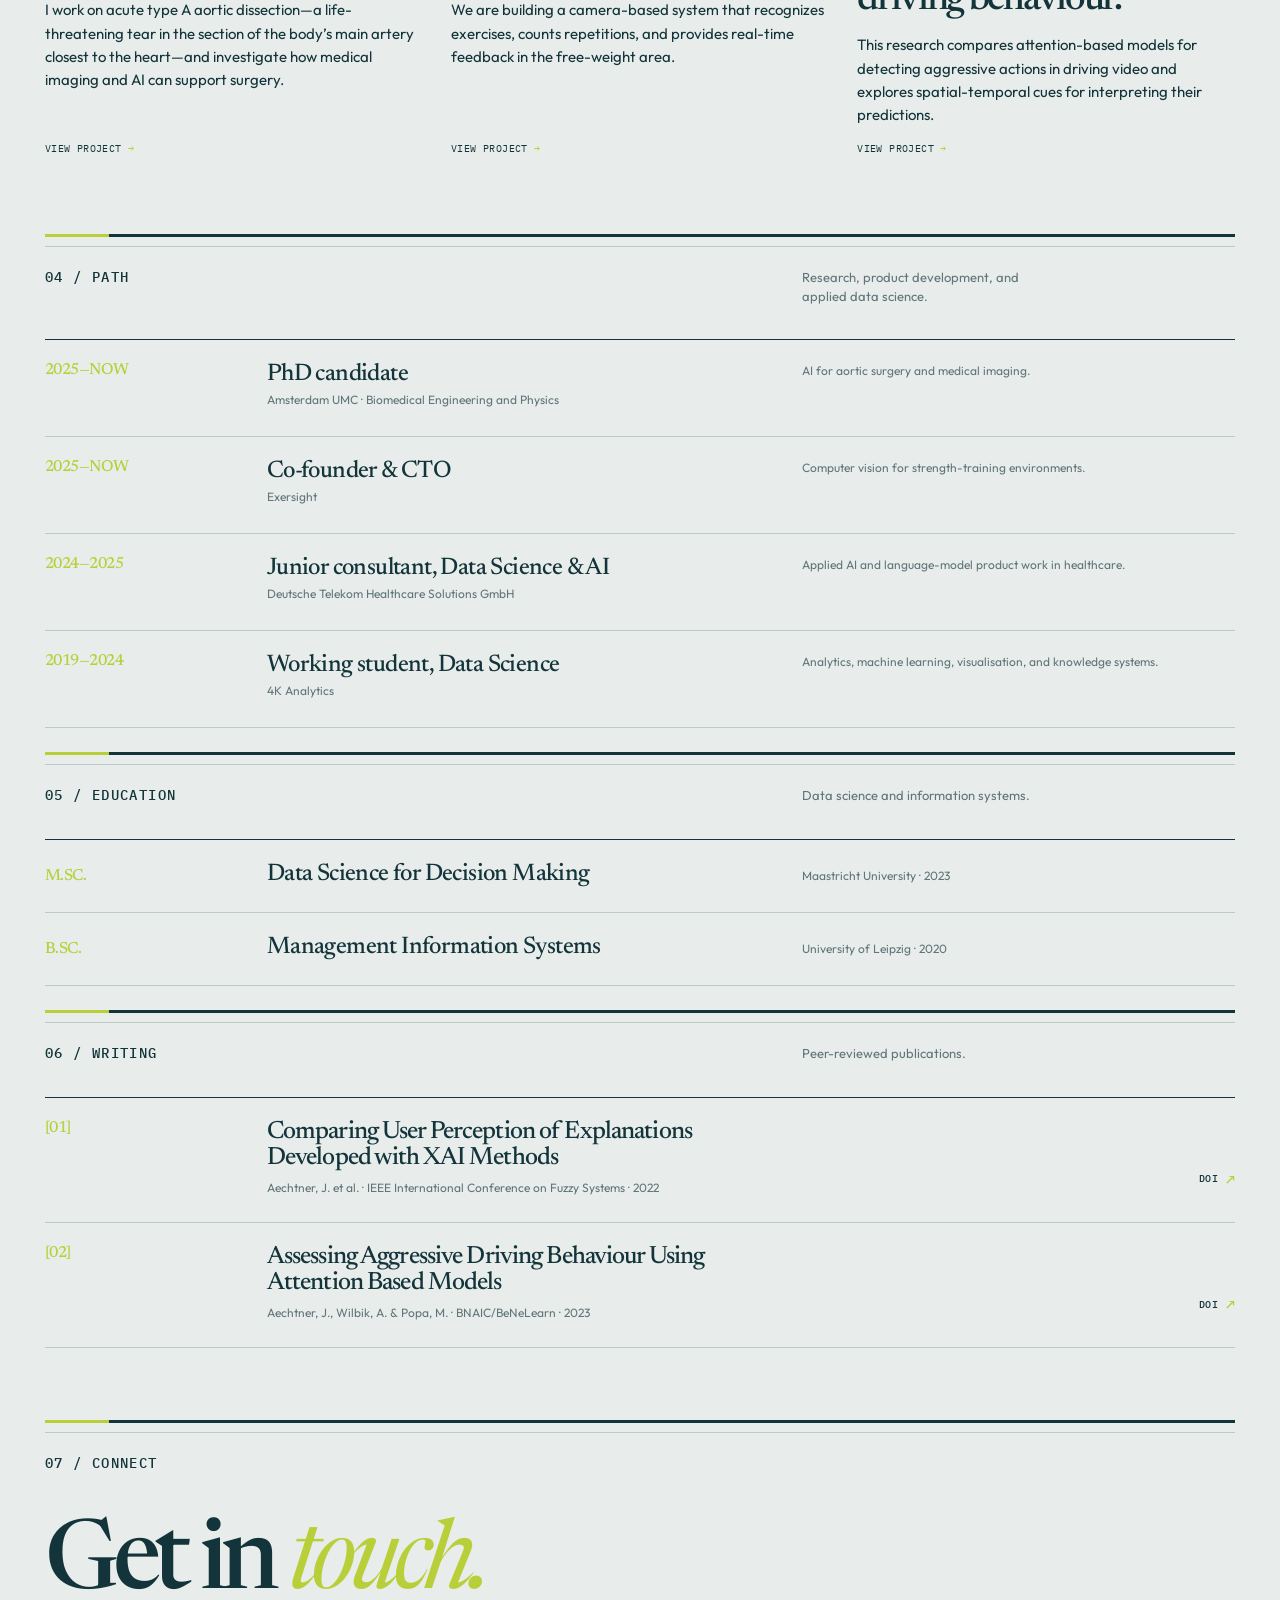
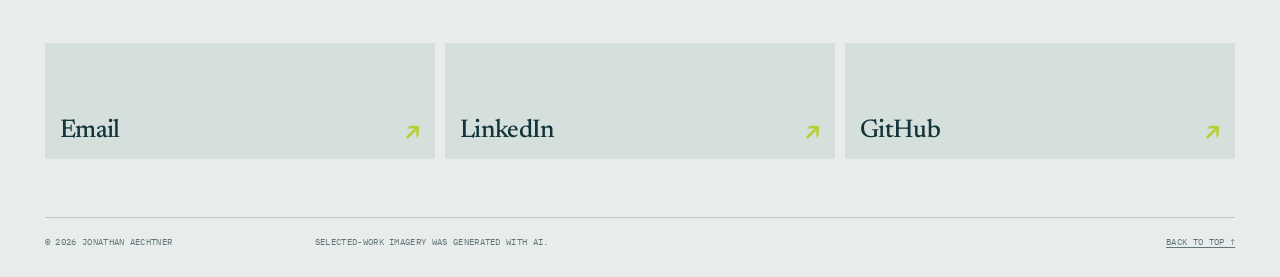
==== commit d53c8b86: "Add German portfolio and refine aortic research page" ====
--- a/index.html
+++ b/index.html
@@ -14,6 +14,7 @@
       property="og:description"
       content="PhD candidate and AI researcher working across medical imaging, computer vision, and human movement."
     />
+    <link rel="alternate" hreflang="de" href="de/index.html" />
     <title>Jonathan Aechtner — AI researcher & builder</title>
     <script>document.documentElement.classList.add("js");</script>
     <link rel="preconnect" href="https://fonts.googleapis.com" />
@@ -35,9 +36,12 @@
         <a href="#writing">Writing</a>
         <a href="#contact">Contact</a>
       </nav>
-      <a class="header-link" href="https://www.linkedin.com/in/jonathan-aechtner-60bab921b" target="_blank" rel="noreferrer">
-        LinkedIn <span aria-hidden="true">↗</span>
-      </a>
+      <div class="header-tools">
+        <a class="language-switch" href="de/index.html" lang="de" hreflang="de" aria-label="Deutsche Version">DE</a>
+        <a class="header-link" href="https://www.linkedin.com/in/jonathan-aechtner-60bab921b" target="_blank" rel="noreferrer">
+          LinkedIn <span aria-hidden="true">↗</span>
+        </a>
+      </div>
     </header>
 
     <main id="top">
@@ -62,7 +66,6 @@
         <figure class="portrait reveal">
           <div class="portrait-frame">
             <img src="assets/img/jonathan-aechtner-hero-v3.png" alt="Portrait of Jonathan Aechtner" />
-            <span class="image-disclosure">AI-edited portrait</span>
           </div>
           <figcaption><span>PORTRAIT / 2026</span><span>01—01</span></figcaption>
         </figure>
@@ -156,7 +159,7 @@
         <ol class="timeline">
           <li class="reveal">
             <p class="timeline-date">2025—NOW</p>
-            <div><h3>PhD candidate</h3><p>Amsterdam UMC · Cardiothoracic Surgery</p></div>
+            <div><h3>PhD candidate</h3><p>Amsterdam UMC · Biomedical Engineering and Physics</p></div>
             <p class="timeline-detail">AI for aortic surgery and medical imaging.</p>
           </li>
           <li class="reveal">
--- a/styles.css
+++ b/styles.css
@@ -33,7 +33,9 @@
 .wordmark span { color: var(--accent); font-family: var(--sans); margin-left: 2px; }
 .site-header nav { display: flex; gap: 28px; }
 .site-header nav a, .header-link { font: 11px/1 var(--mono); letter-spacing: .045em; text-decoration: none; text-transform: uppercase; }
-.header-link { justify-self: end; }
+.header-tools { justify-self: end; display: flex; align-items: center; gap: 20px; }
+.language-switch { padding: 7px 8px 6px; border: 1px solid var(--line); font: 500 10px/1 var(--mono); letter-spacing: .07em; text-decoration: none; text-transform: uppercase; }
+.language-switch:hover { border-color: var(--accent); }
 .header-link span { color: var(--accent); }
 .site-header a:focus-visible, main a:focus-visible, .site-footer a:focus-visible { outline: 2px solid var(--accent); outline-offset: 5px; }
 .eyebrow { margin: 0; color: var(--muted); font: 10px/1.4 var(--mono); letter-spacing: .08em; text-transform: uppercase; }
@@ -182,6 +184,7 @@
 }
 @media (max-width: 560px) {
   .wrap { width: min(100% - 32px, 480px); }.site-header { grid-template-columns: 1fr auto; }.site-header nav { display: none; }
+  .header-tools { gap: 0; }
   h1 { font-size: clamp(3.3rem, 16vw, 5rem); }.hero { grid-template-columns: minmax(0, 1fr); padding-top: 42px; }.hero-copy, .portrait { grid-column: 1; }.portrait { width: 100%; justify-self: stretch; }.portrait-frame { aspect-ratio: 1 / 1; }.signal-plot { grid-column: 1; }
   .statement-intro, .statement-columns, .section-label { grid-template-columns: 1fr; gap: 20px; }.statement-columns article { padding-right: 0; }.statement-columns article + article { padding: 25px 0 0; border-left: 0; border-top: 1px solid var(--line); }.section-label > p:nth-child(2), .section-label .section-annotation { grid-column: 1; }.section-label .section-annotation { margin: -10px 0 0; }.statement-copy { font-size: 2rem; }.work, .path, .writing { padding-bottom: 72px; }.project-grid { grid-template-columns: 1fr; gap: 38px; }.work-card:last-child { grid-column: auto; max-width: none; }.work-card h2 { font-size: 2.7rem; }.timeline li { grid-template-columns: 1fr; gap: 7px; }.timeline h3 { font-size: 22px; }.timeline-detail { padding-top: 3px; }.publication { grid-template-columns: 34px 1fr auto; gap: 8px; }.publication h3 { font-size: 21px; }.contact { padding-bottom: 40px; }.contact h2 { margin: 37px 0 28px; font-size: clamp(3.2rem, 15vw, 4.8rem); }.contact-links { flex-direction: column; }.contact-links a { min-height: 78px; }.site-footer { grid-template-columns: 1fr auto; gap: 12px; }.site-footer p:nth-child(2) { display: none; }
   .project-detail { padding-top: 38px; padding-bottom: 64px; }.project-intro, .project-copy { grid-template-columns: 1fr; }.project-back { margin-bottom: 11px; }.project-heading h1 { margin-top: 17px; font-size: clamp(3.3rem, 15vw, 5rem); }.project-facts, .project-links { grid-column: 1; }.project-facts { display: grid; grid-template-columns: 1fr; gap: 0; padding-top: 20px; }.project-facts div { padding-bottom: 11px; margin-bottom: 11px; }.project-hero { aspect-ratio: 1 / 1; margin-top: 35px; }.project-copy { padding-top: 39px; gap: 18px; }.project-copy-main h2 { font-size: 2.5rem; }.project-copy-main p { font-size: 15px; }.project-links { margin-top: 8px; }
